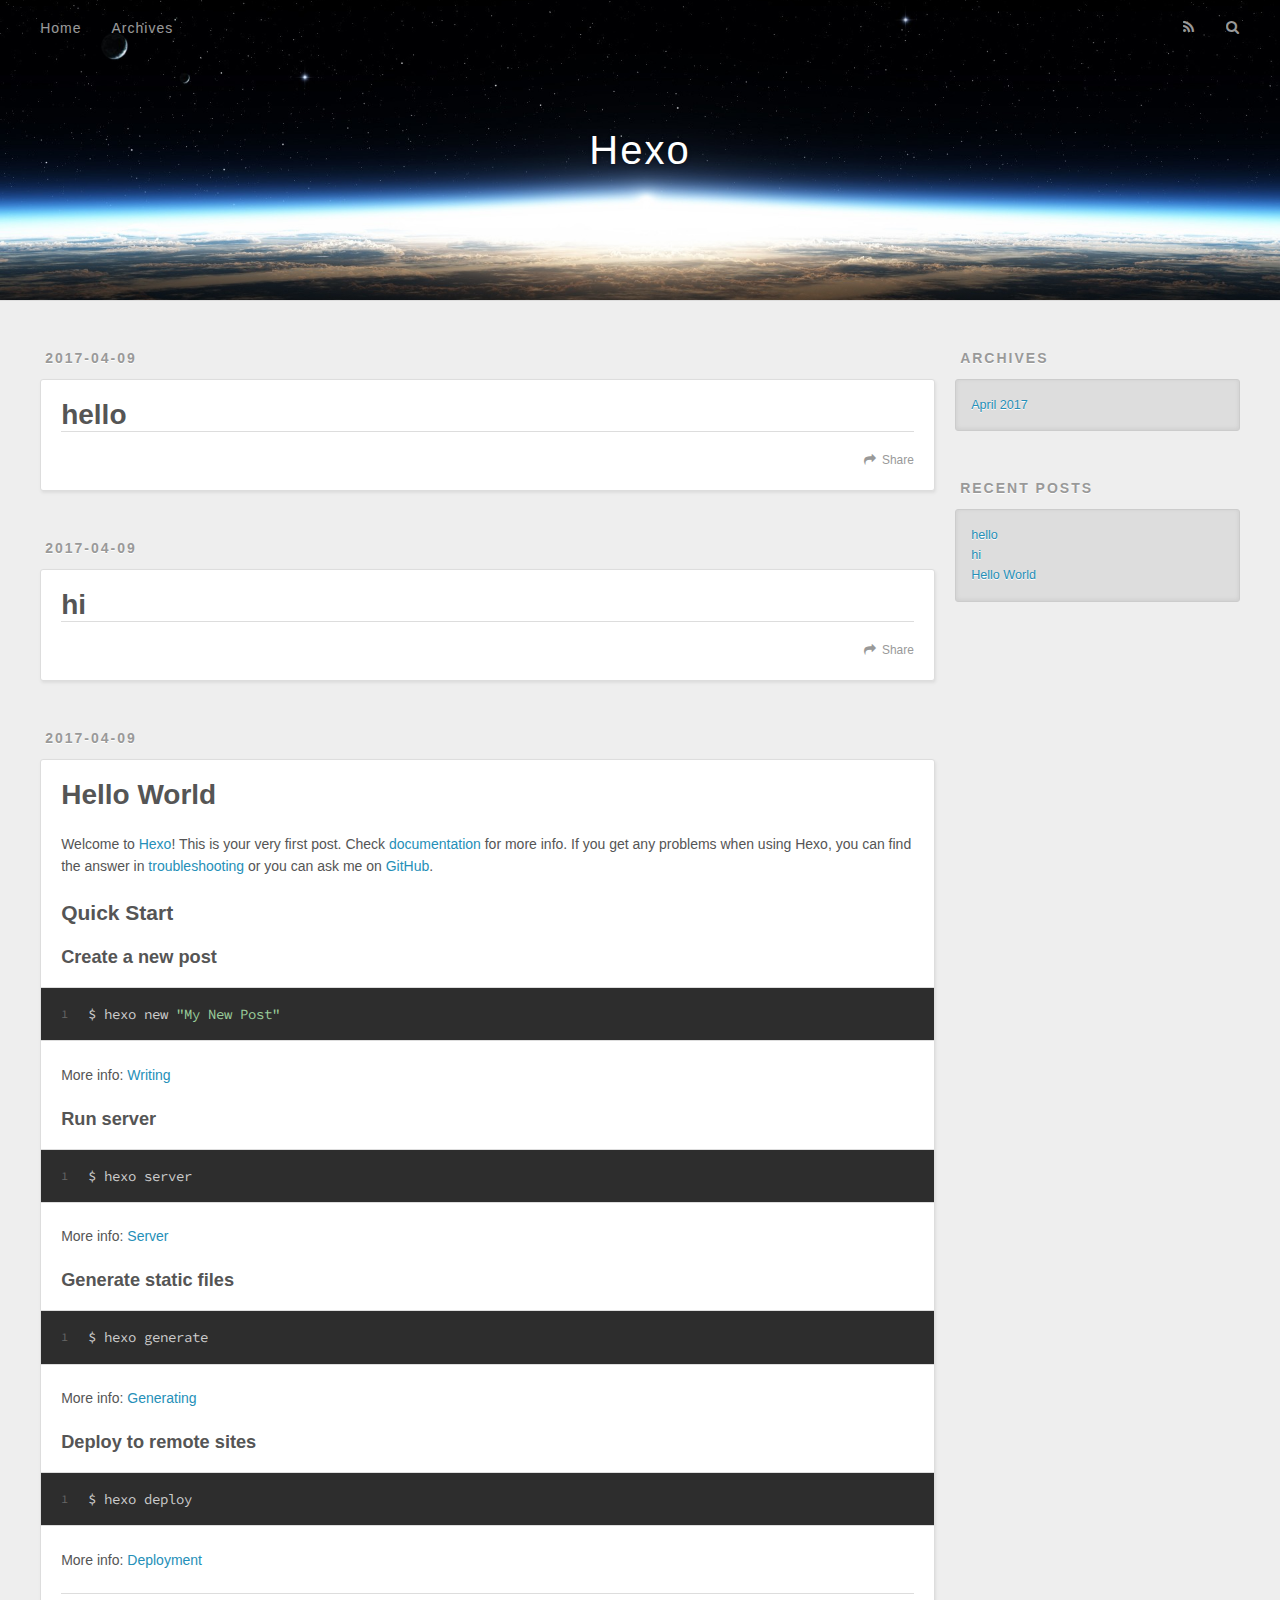
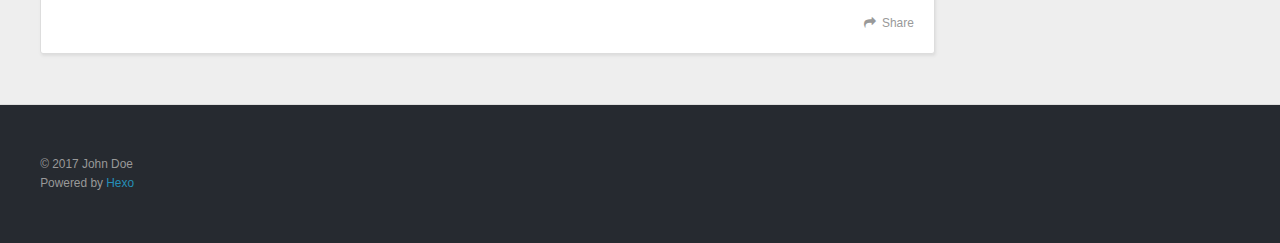
==== index.html @ 4db9035f "Site updated: 2017-04-09 09:28:12" ====
<!DOCTYPE html>
<html>
<head>
  <meta charset="utf-8">
  
  <title>Hexo</title>
  <meta name="viewport" content="width=device-width, initial-scale=1, maximum-scale=1">
  <meta property="og:type" content="website">
<meta property="og:title" content="Hexo">
<meta property="og:url" content="http://yoursite.com/index.html">
<meta property="og:site_name" content="Hexo">
<meta name="twitter:card" content="summary">
<meta name="twitter:title" content="Hexo">
  
    <link rel="alternate" href="/atom.xml" title="Hexo" type="application/atom+xml">
  
  
    <link rel="icon" href="/favicon.png">
  
  
    <link href="//fonts.googleapis.com/css?family=Source+Code+Pro" rel="stylesheet" type="text/css">
  
  <link rel="stylesheet" href="/css/style.css">
  

</head>

<body>
  <div id="container">
    <div id="wrap">
      <header id="header">
  <div id="banner"></div>
  <div id="header-outer" class="outer">
    <div id="header-title" class="inner">
      <h1 id="logo-wrap">
        <a href="/" id="logo">Hexo</a>
      </h1>
      
    </div>
    <div id="header-inner" class="inner">
      <nav id="main-nav">
        <a id="main-nav-toggle" class="nav-icon"></a>
        
          <a class="main-nav-link" href="/">Home</a>
        
          <a class="main-nav-link" href="/archives">Archives</a>
        
      </nav>
      <nav id="sub-nav">
        
          <a id="nav-rss-link" class="nav-icon" href="/atom.xml" title="RSS Feed"></a>
        
        <a id="nav-search-btn" class="nav-icon" title="Search"></a>
      </nav>
      <div id="search-form-wrap">
        <form action="//google.com/search" method="get" accept-charset="UTF-8" class="search-form"><input type="search" name="q" class="search-form-input" placeholder="Search"><button type="submit" class="search-form-submit">&#xF002;</button><input type="hidden" name="sitesearch" value="http://yoursite.com"></form>
      </div>
    </div>
  </div>
</header>
      <div class="outer">
        <section id="main">
  
    <article id="post-hello" class="article article-type-post" itemscope itemprop="blogPost">
  <div class="article-meta">
    <a href="/2017/04/09/hello/" class="article-date">
  <time datetime="2017-04-09T01:28:00.000Z" itemprop="datePublished">2017-04-09</time>
</a>
    
  </div>
  <div class="article-inner">
    
    
      <header class="article-header">
        
  
    <h1 itemprop="name">
      <a class="article-title" href="/2017/04/09/hello/">hello</a>
    </h1>
  

      </header>
    
    <div class="article-entry" itemprop="articleBody">
      
        
      
    </div>
    <footer class="article-footer">
      <a data-url="http://yoursite.com/2017/04/09/hello/" data-id="cj1a0fiqo0002jctppds9o0j9" class="article-share-link">Share</a>
      
      
    </footer>
  </div>
  
</article>


  
    <article id="post-hi" class="article article-type-post" itemscope itemprop="blogPost">
  <div class="article-meta">
    <a href="/2017/04/09/hi/" class="article-date">
  <time datetime="2017-04-09T01:26:21.000Z" itemprop="datePublished">2017-04-09</time>
</a>
    
  </div>
  <div class="article-inner">
    
    
      <header class="article-header">
        
  
    <h1 itemprop="name">
      <a class="article-title" href="/2017/04/09/hi/">hi</a>
    </h1>
  

      </header>
    
    <div class="article-entry" itemprop="articleBody">
      
        
      
    </div>
    <footer class="article-footer">
      <a data-url="http://yoursite.com/2017/04/09/hi/" data-id="cj1a0fiqd0000jctp7y55cq86" class="article-share-link">Share</a>
      
      
    </footer>
  </div>
  
</article>


  
    <article id="post-hello-world" class="article article-type-post" itemscope itemprop="blogPost">
  <div class="article-meta">
    <a href="/2017/04/09/hello-world/" class="article-date">
  <time datetime="2017-04-09T01:11:41.348Z" itemprop="datePublished">2017-04-09</time>
</a>
    
  </div>
  <div class="article-inner">
    
    
      <header class="article-header">
        
  
    <h1 itemprop="name">
      <a class="article-title" href="/2017/04/09/hello-world/">Hello World</a>
    </h1>
  

      </header>
    
    <div class="article-entry" itemprop="articleBody">
      
        <p>Welcome to <a href="https://hexo.io/" target="_blank" rel="external">Hexo</a>! This is your very first post. Check <a href="https://hexo.io/docs/" target="_blank" rel="external">documentation</a> for more info. If you get any problems when using Hexo, you can find the answer in <a href="https://hexo.io/docs/troubleshooting.html" target="_blank" rel="external">troubleshooting</a> or you can ask me on <a href="https://github.com/hexojs/hexo/issues" target="_blank" rel="external">GitHub</a>.</p>
<h2 id="Quick-Start"><a href="#Quick-Start" class="headerlink" title="Quick Start"></a>Quick Start</h2><h3 id="Create-a-new-post"><a href="#Create-a-new-post" class="headerlink" title="Create a new post"></a>Create a new post</h3><figure class="highlight bash"><table><tr><td class="gutter"><pre><div class="line">1</div></pre></td><td class="code"><pre><div class="line">$ hexo new <span class="string">"My New Post"</span></div></pre></td></tr></table></figure>
<p>More info: <a href="https://hexo.io/docs/writing.html" target="_blank" rel="external">Writing</a></p>
<h3 id="Run-server"><a href="#Run-server" class="headerlink" title="Run server"></a>Run server</h3><figure class="highlight bash"><table><tr><td class="gutter"><pre><div class="line">1</div></pre></td><td class="code"><pre><div class="line">$ hexo server</div></pre></td></tr></table></figure>
<p>More info: <a href="https://hexo.io/docs/server.html" target="_blank" rel="external">Server</a></p>
<h3 id="Generate-static-files"><a href="#Generate-static-files" class="headerlink" title="Generate static files"></a>Generate static files</h3><figure class="highlight bash"><table><tr><td class="gutter"><pre><div class="line">1</div></pre></td><td class="code"><pre><div class="line">$ hexo generate</div></pre></td></tr></table></figure>
<p>More info: <a href="https://hexo.io/docs/generating.html" target="_blank" rel="external">Generating</a></p>
<h3 id="Deploy-to-remote-sites"><a href="#Deploy-to-remote-sites" class="headerlink" title="Deploy to remote sites"></a>Deploy to remote sites</h3><figure class="highlight bash"><table><tr><td class="gutter"><pre><div class="line">1</div></pre></td><td class="code"><pre><div class="line">$ hexo deploy</div></pre></td></tr></table></figure>
<p>More info: <a href="https://hexo.io/docs/deployment.html" target="_blank" rel="external">Deployment</a></p>

      
    </div>
    <footer class="article-footer">
      <a data-url="http://yoursite.com/2017/04/09/hello-world/" data-id="cj1a0fiql0001jctp39638riw" class="article-share-link">Share</a>
      
      
    </footer>
  </div>
  
</article>


  

</section>
        
          <aside id="sidebar">
  
    

  
    

  
    
  
    
  <div class="widget-wrap">
    <h3 class="widget-title">Archives</h3>
    <div class="widget">
      <ul class="archive-list"><li class="archive-list-item"><a class="archive-list-link" href="/archives/2017/04/">April 2017</a></li></ul>
    </div>
  </div>


  
    
  <div class="widget-wrap">
    <h3 class="widget-title">Recent Posts</h3>
    <div class="widget">
      <ul>
        
          <li>
            <a href="/2017/04/09/hello/">hello</a>
          </li>
        
          <li>
            <a href="/2017/04/09/hi/">hi</a>
          </li>
        
          <li>
            <a href="/2017/04/09/hello-world/">Hello World</a>
          </li>
        
      </ul>
    </div>
  </div>

  
</aside>
        
      </div>
      <footer id="footer">
  
  <div class="outer">
    <div id="footer-info" class="inner">
      &copy; 2017 John Doe<br>
      Powered by <a href="http://hexo.io/" target="_blank">Hexo</a>
    </div>
  </div>
</footer>
    </div>
    <nav id="mobile-nav">
  
    <a href="/" class="mobile-nav-link">Home</a>
  
    <a href="/archives" class="mobile-nav-link">Archives</a>
  
</nav>
    

<script src="//ajax.googleapis.com/ajax/libs/jquery/2.0.3/jquery.min.js"></script>


  <link rel="stylesheet" href="/fancybox/jquery.fancybox.css">
  <script src="/fancybox/jquery.fancybox.pack.js"></script>


<script src="/js/script.js"></script>

  </div>
</body>
</html>
---- css/style.css ----
body {
  width: 100%;
}
body:before,
body:after {
  content: "";
  display: table;
}
body:after {
  clear: both;
}
html,
body,
div,
span,
applet,
object,
iframe,
h1,
h2,
h3,
h4,
h5,
h6,
p,
blockquote,
pre,
a,
abbr,
acronym,
address,
big,
cite,
code,
del,
dfn,
em,
img,
ins,
kbd,
q,
s,
samp,
small,
strike,
strong,
sub,
sup,
tt,
var,
dl,
dt,
dd,
ol,
ul,
li,
fieldset,
form,
label,
legend,
table,
caption,
tbody,
tfoot,
thead,
tr,
th,
td {
  margin: 0;
  padding: 0;
  border: 0;
  outline: 0;
  font-weight: inherit;
  font-style: inherit;
  font-family: inherit;
  font-size: 100%;
  vertical-align: baseline;
}
body {
  line-height: 1;
  color: #000;
  background: #fff;
}
ol,
ul {
  list-style: none;
}
table {
  border-collapse: separate;
  border-spacing: 0;
  vertical-align: middle;
}
caption,
th,
td {
  text-align: left;
  font-weight: normal;
  vertical-align: middle;
}
a img {
  border: none;
}
input,
button {
  margin: 0;
  padding: 0;
}
input::-moz-focus-inner,
button::-moz-focus-inner {
  border: 0;
  padding: 0;
}
@font-face {
  font-family: FontAwesome;
  font-style: normal;
  font-weight: normal;
  src: url("fonts/fontawesome-webfont.eot?v=#4.0.3");
  src: url("fonts/fontawesome-webfont.eot?#iefix&v=#4.0.3") format("embedded-opentype"), url("fonts/fontawesome-webfont.woff?v=#4.0.3") format("woff"), url("fonts/fontawesome-webfont.ttf?v=#4.0.3") format("truetype"), url("fonts/fontawesome-webfont.svg#fontawesomeregular?v=#4.0.3") format("svg");
}
html,
body,
#container {
  height: 100%;
}
body {
  background: #eee;
  font: 14px "Helvetica Neue", Helvetica, Arial, sans-serif;
  -webkit-text-size-adjust: 100%;
}
.outer {
  max-width: 1220px;
  margin: 0 auto;
  padding: 0 20px;
}
.outer:before,
.outer:after {
  content: "";
  display: table;
}
.outer:after {
  clear: both;
}
.inner {
  display: inline;
  float: left;
  width: 98.33333333333333%;
  margin: 0 0.833333333333333%;
}
.left,
.alignleft {
  float: left;
}
.right,
.alignright {
  float: right;
}
.clear {
  clear: both;
}
#container {
  position: relative;
}
.mobile-nav-on {
  overflow: hidden;
}
#wrap {
  height: 100%;
  width: 100%;
  position: absolute;
  top: 0;
  left: 0;
  -webkit-transition: 0.2s ease-out;
  -moz-transition: 0.2s ease-out;
  -ms-transition: 0.2s ease-out;
  transition: 0.2s ease-out;
  z-index: 1;
  background: #eee;
}
.mobile-nav-on #wrap {
  left: 280px;
}
@media screen and (min-width: 768px) {
  #main {
    display: inline;
    float: left;
    width: 73.33333333333333%;
    margin: 0 0.833333333333333%;
  }
}
.article-date,
.article-category-link,
.archive-year,
.widget-title {
  text-decoration: none;
  text-transform: uppercase;
  letter-spacing: 2px;
  color: #999;
  margin-bottom: 1em;
  margin-left: 5px;
  line-height: 1em;
  text-shadow: 0 1px #fff;
  font-weight: bold;
}
.article-inner,
.archive-article-inner {
  background: #fff;
  -webkit-box-shadow: 1px 2px 3px #ddd;
  box-shadow: 1px 2px 3px #ddd;
  border: 1px solid #ddd;
  border-radius: 3px;
}
.article-entry h1,
.widget h1 {
  font-size: 2em;
}
.article-entry h2,
.widget h2 {
  font-size: 1.5em;
}
.article-entry h3,
.widget h3 {
  font-size: 1.3em;
}
.article-entry h4,
.widget h4 {
  font-size: 1.2em;
}
.article-entry h5,
.widget h5 {
  font-size: 1em;
}
.article-entry h6,
.widget h6 {
  font-size: 1em;
  color: #999;
}
.article-entry hr,
.widget hr {
  border: 1px dashed #ddd;
}
.article-entry strong,
.widget strong {
  font-weight: bold;
}
.article-entry em,
.widget em,
.article-entry cite,
.widget cite {
  font-style: italic;
}
.article-entry sup,
.widget sup,
.article-entry sub,
.widget sub {
  font-size: 0.75em;
  line-height: 0;
  position: relative;
  vertical-align: baseline;
}
.article-entry sup,
.widget sup {
  top: -0.5em;
}
.article-entry sub,
.widget sub {
  bottom: -0.2em;
}
.article-entry small,
.widget small {
  font-size: 0.85em;
}
.article-entry acronym,
.widget acronym,
.article-entry abbr,
.widget abbr {
  border-bottom: 1px dotted;
}
.article-entry ul,
.widget ul,
.article-entry ol,
.widget ol,
.article-entry dl,
.widget dl {
  margin: 0 20px;
  line-height: 1.6em;
}
.article-entry ul ul,
.widget ul ul,
.article-entry ol ul,
.widget ol ul,
.article-entry ul ol,
.widget ul ol,
.article-entry ol ol,
.widget ol ol {
  margin-top: 0;
  margin-bottom: 0;
}
.article-entry ul,
.widget ul {
  list-style: disc;
}
.article-entry ol,
.widget ol {
  list-style: decimal;
}
.article-entry dt,
.widget dt {
  font-weight: bold;
}
#header {
  height: 300px;
  position: relative;
  border-bottom: 1px solid #ddd;
}
#header:before,
#header:after {
  content: "";
  position: absolute;
  left: 0;
  right: 0;
  height: 40px;
}
#header:before {
  top: 0;
  background: -webkit-linear-gradient(rgba(0,0,0,0.2), transparent);
  background: -moz-linear-gradient(rgba(0,0,0,0.2), transparent);
  background: -ms-linear-gradient(rgba(0,0,0,0.2), transparent);
  background: linear-gradient(rgba(0,0,0,0.2), transparent);
}
#header:after {
  bottom: 0;
  background: -webkit-linear-gradient(transparent, rgba(0,0,0,0.2));
  background: -moz-linear-gradient(transparent, rgba(0,0,0,0.2));
  background: -ms-linear-gradient(transparent, rgba(0,0,0,0.2));
  background: linear-gradient(transparent, rgba(0,0,0,0.2));
}
#header-outer {
  height: 100%;
  position: relative;
}
#header-inner {
  position: relative;
  overflow: hidden;
}
#banner {
  position: absolute;
  top: 0;
  left: 0;
  width: 100%;
  height: 100%;
  background: url("images/banner.jpg") center #000;
  -webkit-background-size: cover;
  -moz-background-size: cover;
  background-size: cover;
  z-index: -1;
}
#header-title {
  text-align: center;
  height: 40px;
  position: absolute;
  top: 50%;
  left: 0;
  margin-top: -20px;
}
#logo,
#subtitle {
  text-decoration: none;
  color: #fff;
  font-weight: 300;
  text-shadow: 0 1px 4px rgba(0,0,0,0.3);
}
#logo {
  font-size: 40px;
  line-height: 40px;
  letter-spacing: 2px;
}
#subtitle {
  font-size: 16px;
  line-height: 16px;
  letter-spacing: 1px;
}
#subtitle-wrap {
  margin-top: 16px;
}
#main-nav {
  float: left;
  margin-left: -15px;
}
.nav-icon,
.main-nav-link {
  float: left;
  color: #fff;
  opacity: 0.6;
  text-decoration: none;
  text-shadow: 0 1px rgba(0,0,0,0.2);
  -webkit-transition: opacity 0.2s;
  -moz-transition: opacity 0.2s;
  -ms-transition: opacity 0.2s;
  transition: opacity 0.2s;
  display: block;
  padding: 20px 15px;
}
.nav-icon:hover,
.main-nav-link:hover {
  opacity: 1;
}
.nav-icon {
  font-family: FontAwesome;
  text-align: center;
  font-size: 14px;
  width: 14px;
  height: 14px;
  padding: 20px 15px;
  position: relative;
  cursor: pointer;
}
.main-nav-link {
  font-weight: 300;
  letter-spacing: 1px;
}
@media screen and (max-width: 479px) {
  .main-nav-link {
    display: none;
  }
}
#main-nav-toggle {
  display: none;
}
#main-nav-toggle:before {
  content: "\f0c9";
}
@media screen and (max-width: 479px) {
  #main-nav-toggle {
    display: block;
  }
}
#sub-nav {
  float: right;
  margin-right: -15px;
}
#nav-rss-link:before {
  content: "\f09e";
}
#nav-search-btn:before {
  content: "\f002";
}
#search-form-wrap {
  position: absolute;
  top: 15px;
  width: 150px;
  height: 30px;
  right: -150px;
  opacity: 0;
  -webkit-transition: 0.2s ease-out;
  -moz-transition: 0.2s ease-out;
  -ms-transition: 0.2s ease-out;
  transition: 0.2s ease-out;
}
#search-form-wrap.on {
  opacity: 1;
  right: 0;
}
@media screen and (max-width: 479px) {
  #search-form-wrap {
    width: 100%;
    right: -100%;
  }
}
.search-form {
  position: absolute;
  top: 0;
  left: 0;
  right: 0;
  background: #fff;
  padding: 5px 15px;
  border-radius: 15px;
  -webkit-box-shadow: 0 0 10px rgba(0,0,0,0.3);
  box-shadow: 0 0 10px rgba(0,0,0,0.3);
}
.search-form-input {
  border: none;
  background: none;
  color: #555;
  width: 100%;
  font: 13px "Helvetica Neue", Helvetica, Arial, sans-serif;
  outline: none;
}
.search-form-input::-webkit-search-results-decoration,
.search-form-input::-webkit-search-cancel-button {
  -webkit-appearance: none;
}
.search-form-submit {
  position: absolute;
  top: 50%;
  right: 10px;
  margin-top: -7px;
  font: 13px FontAwesome;
  border: none;
  background: none;
  color: #bbb;
  cursor: pointer;
}
.search-form-submit:hover,
.search-form-submit:focus {
  color: #777;
}
.article {
  margin: 50px 0;
}
.article-inner {
  overflow: hidden;
}
.article-meta:before,
.article-meta:after {
  content: "";
  display: table;
}
.article-meta:after {
  clear: both;
}
.article-date {
  float: left;
}
.article-category {
  float: left;
  line-height: 1em;
  color: #ccc;
  text-shadow: 0 1px #fff;
  margin-left: 8px;
}
.article-category:before {
  content: "\2022";
}
.article-category-link {
  margin: 0 12px 1em;
}
.article-header {
  padding: 20px 20px 0;
}
.article-title {
  text-decoration: none;
  font-size: 2em;
  font-weight: bold;
  color: #555;
  line-height: 1.1em;
  -webkit-transition: color 0.2s;
  -moz-transition: color 0.2s;
  -ms-transition: color 0.2s;
  transition: color 0.2s;
}
a.article-title:hover {
  color: #258fb8;
}
.article-entry {
  color: #555;
  padding: 0 20px;
}
.article-entry:before,
.article-entry:after {
  content: "";
  display: table;
}
.article-entry:after {
  clear: both;
}
.article-entry p,
.article-entry table {
  line-height: 1.6em;
  margin: 1.6em 0;
}
.article-entry h1,
.article-entry h2,
.article-entry h3,
.article-entry h4,
.article-entry h5,
.article-entry h6 {
  font-weight: bold;
}
.article-entry h1,
.article-entry h2,
.article-entry h3,
.article-entry h4,
.article-entry h5,
.article-entry h6 {
  line-height: 1.1em;
  margin: 1.1em 0;
}
.article-entry a {
  color: #258fb8;
  text-decoration: none;
}
.article-entry a:hover {
  text-decoration: underline;
}
.article-entry ul,
.article-entry ol,
.article-entry dl {
  margin-top: 1.6em;
  margin-bottom: 1.6em;
}
.article-entry img,
.article-entry video {
  max-width: 100%;
  height: auto;
  display: block;
  margin: auto;
}
.article-entry iframe {
  border: none;
}
.article-entry table {
  width: 100%;
  border-collapse: collapse;
  border-spacing: 0;
}
.article-entry th {
  font-weight: bold;
  border-bottom: 3px solid #ddd;
  padding-bottom: 0.5em;
}
.article-entry td {
  border-bottom: 1px solid #ddd;
  padding: 10px 0;
}
.article-entry blockquote {
  font-family: Georgia, "Times New Roman", serif;
  font-size: 1.4em;
  margin: 1.6em 20px;
  text-align: center;
}
.article-entry blockquote footer {
  font-size: 14px;
  margin: 1.6em 0;
  font-family: "Helvetica Neue", Helvetica, Arial, sans-serif;
}
.article-entry blockquote footer cite:before {
  content: "—";
  padding: 0 0.5em;
}
.article-entry .pullquote {
  text-align: left;
  width: 45%;
  margin: 0;
}
.article-entry .pullquote.left {
  margin-left: 0.5em;
  margin-right: 1em;
}
.article-entry .pullquote.right {
  margin-right: 0.5em;
  margin-left: 1em;
}
.article-entry .caption {
  color: #999;
  display: block;
  font-size: 0.9em;
  margin-top: 0.5em;
  position: relative;
  text-align: center;
}
.article-entry .video-container {
  position: relative;
  padding-top: 56.25%;
  height: 0;
  overflow: hidden;
}
.article-entry .video-container iframe,
.article-entry .video-container object,
.article-entry .video-container embed {
  position: absolute;
  top: 0;
  left: 0;
  width: 100%;
  height: 100%;
  margin-top: 0;
}
.article-more-link a {
  display: inline-block;
  line-height: 1em;
  padding: 6px 15px;
  border-radius: 15px;
  background: #eee;
  color: #999;
  text-shadow: 0 1px #fff;
  text-decoration: none;
}
.article-more-link a:hover {
  background: #258fb8;
  color: #fff;
  text-decoration: none;
  text-shadow: 0 1px #1e7293;
}
.article-footer {
  font-size: 0.85em;
  line-height: 1.6em;
  border-top: 1px solid #ddd;
  padding-top: 1.6em;
  margin: 0 20px 20px;
}
.article-footer:before,
.article-footer:after {
  content: "";
  display: table;
}
.article-footer:after {
  clear: both;
}
.article-footer a {
  color: #999;
  text-decoration: none;
}
.article-footer a:hover {
  color: #555;
}
.article-tag-list-item {
  float: left;
  margin-right: 10px;
}
.article-tag-list-link:before {
  content: "#";
}
.article-comment-link {
  float: right;
}
.article-comment-link:before {
  content: "\f075";
  font-family: FontAwesome;
  padding-right: 8px;
}
.article-share-link {
  cursor: pointer;
  float: right;
  margin-left: 20px;
}
.article-share-link:before {
  content: "\f064";
  font-family: FontAwesome;
  padding-right: 6px;
}
#article-nav {
  position: relative;
}
#article-nav:before,
#article-nav:after {
  content: "";
  display: table;
}
#article-nav:after {
  clear: both;
}
@media screen and (min-width: 768px) {
  #article-nav {
    margin: 50px 0;
  }
  #article-nav:before {
    width: 8px;
    height: 8px;
    position: absolute;
    top: 50%;
    left: 50%;
    margin-top: -4px;
    margin-left: -4px;
    content: "";
    border-radius: 50%;
    background: #ddd;
    -webkit-box-shadow: 0 1px 2px #fff;
    box-shadow: 0 1px 2px #fff;
  }
}
.article-nav-link-wrap {
  text-decoration: none;
  text-shadow: 0 1px #fff;
  color: #999;
  -webkit-box-sizing: border-box;
  -moz-box-sizing: border-box;
  box-sizing: border-box;
  margin-top: 50px;
  text-align: center;
  display: block;
}
.article-nav-link-wrap:hover {
  color: #555;
}
@media screen and (min-width: 768px) {
  .article-nav-link-wrap {
    width: 50%;
    margin-top: 0;
  }
}
@media screen and (min-width: 768px) {
  #article-nav-newer {
    float: left;
    text-align: right;
    padding-right: 20px;
  }
}
@media screen and (min-width: 768px) {
  #article-nav-older {
    float: right;
    text-align: left;
    padding-left: 20px;
  }
}
.article-nav-caption {
  text-transform: uppercase;
  letter-spacing: 2px;
  color: #ddd;
  line-height: 1em;
  font-weight: bold;
}
#article-nav-newer .article-nav-caption {
  margin-right: -2px;
}
.article-nav-title {
  font-size: 0.85em;
  line-height: 1.6em;
  margin-top: 0.5em;
}
.article-share-box {
  position: absolute;
  display: none;
  background: #fff;
  -webkit-box-shadow: 1px 2px 10px rgba(0,0,0,0.2);
  box-shadow: 1px 2px 10px rgba(0,0,0,0.2);
  border-radius: 3px;
  margin-left: -145px;
  overflow: hidden;
  z-index: 1;
}
.article-share-box.on {
  display: block;
}
.article-share-input {
  width: 100%;
  background: none;
  -webkit-box-sizing: border-box;
  -moz-box-sizing: border-box;
  box-sizing: border-box;
  font: 14px "Helvetica Neue", Helvetica, Arial, sans-serif;
  padding: 0 15px;
  color: #555;
  outline: none;
  border: 1px solid #ddd;
  border-radius: 3px 3px 0 0;
  height: 36px;
  line-height: 36px;
}
.article-share-links {
  background: #eee;
}
.article-share-links:before,
.article-share-links:after {
  content: "";
  display: table;
}
.article-share-links:after {
  clear: both;
}
.article-share-twitter,
.article-share-facebook,
.article-share-pinterest,
.article-share-google {
  width: 50px;
  height: 36px;
  display: block;
  float: left;
  position: relative;
  color: #999;
  text-shadow: 0 1px #fff;
}
.article-share-twitter:before,
.article-share-facebook:before,
.article-share-pinterest:before,
.article-share-google:before {
  font-size: 20px;
  font-family: FontAwesome;
  width: 20px;
  height: 20px;
  position: absolute;
  top: 50%;
  left: 50%;
  margin-top: -10px;
  margin-left: -10px;
  text-align: center;
}
.article-share-twitter:hover,
.article-share-facebook:hover,
.article-share-pinterest:hover,
.article-share-google:hover {
  color: #fff;
}
.article-share-twitter:before {
  content: "\f099";
}
.article-share-twitter:hover {
  background: #00aced;
  text-shadow: 0 1px #008abe;
}
.article-share-facebook:before {
  content: "\f09a";
}
.article-share-facebook:hover {
  background: #3b5998;
  text-shadow: 0 1px #2f477a;
}
.article-share-pinterest:before {
  content: "\f0d2";
}
.article-share-pinterest:hover {
  background: #cb2027;
  text-shadow: 0 1px #a21a1f;
}
.article-share-google:before {
  content: "\f0d5";
}
.article-share-google:hover {
  background: #dd4b39;
  text-shadow: 0 1px #be3221;
}
.article-gallery {
  background: #000;
  position: relative;
}
.article-gallery-photos {
  position: relative;
  overflow: hidden;
}
.article-gallery-img {
  display: none;
  max-width: 100%;
}
.article-gallery-img:first-child {
  display: block;
}
.article-gallery-img.loaded {
  position: absolute;
  display: block;
}
.article-gallery-img img {
  display: block;
  max-width: 100%;
  margin: 0 auto;
}
#comments {
  background: #fff;
  -webkit-box-shadow: 1px 2px 3px #ddd;
  box-shadow: 1px 2px 3px #ddd;
  padding: 20px;
  border: 1px solid #ddd;
  border-radius: 3px;
  margin: 50px 0;
}
#comments a {
  color: #258fb8;
}
.archives-wrap {
  margin: 50px 0;
}
.archives:before,
.archives:after {
  content: "";
  display: table;
}
.archives:after {
  clear: both;
}
.archive-year-wrap {
  margin-bottom: 1em;
}
.archives {
  -webkit-column-gap: 10px;
  -moz-column-gap: 10px;
  column-gap: 10px;
}
@media screen and (min-width: 480px) and (max-width: 767px) {
  .archives {
    -webkit-column-count: 2;
    -moz-column-count: 2;
    column-count: 2;
  }
}
@media screen and (min-width: 768px) {
  .archives {
    -webkit-column-count: 3;
    -moz-column-count: 3;
    column-count: 3;
  }
}
.archive-article {
  -webkit-column-break-inside: avoid;
  page-break-inside: avoid;
  overflow: hidden;
  break-inside: avoid-column;
}
.archive-article-inner {
  padding: 10px;
  margin-bottom: 15px;
}
.archive-article-title {
  text-decoration: none;
  font-weight: bold;
  color: #555;
  -webkit-transition: color 0.2s;
  -moz-transition: color 0.2s;
  -ms-transition: color 0.2s;
  transition: color 0.2s;
  line-height: 1.6em;
}
.archive-article-title:hover {
  color: #258fb8;
}
.archive-article-footer {
  margin-top: 1em;
}
.archive-article-date {
  color: #999;
  text-decoration: none;
  font-size: 0.85em;
  line-height: 1em;
  margin-bottom: 0.5em;
  display: block;
}
#page-nav {
  margin: 50px auto;
  background: #fff;
  -webkit-box-shadow: 1px 2px 3px #ddd;
  box-shadow: 1px 2px 3px #ddd;
  border: 1px solid #ddd;
  border-radius: 3px;
  text-align: center;
  color: #999;
  overflow: hidden;
}
#page-nav:before,
#page-nav:after {
  content: "";
  display: table;
}
#page-nav:after {
  clear: both;
}
#page-nav a,
#page-nav span {
  padding: 10px 20px;
  line-height: 1;
  height: 2ex;
}
#page-nav a {
  color: #999;
  text-decoration: none;
}
#page-nav a:hover {
  background: #999;
  color: #fff;
}
#page-nav .prev {
  float: left;
}
#page-nav .next {
  float: right;
}
#page-nav .page-number {
  display: inline-block;
}
@media screen and (max-width: 479px) {
  #page-nav .page-number {
    display: none;
  }
}
#page-nav .current {
  color: #555;
  font-weight: bold;
}
#page-nav .space {
  color: #ddd;
}
#footer {
  background: #262a30;
  padding: 50px 0;
  border-top: 1px solid #ddd;
  color: #999;
}
#footer a {
  color: #258fb8;
  text-decoration: none;
}
#footer a:hover {
  text-decoration: underline;
}
#footer-info {
  line-height: 1.6em;
  font-size: 0.85em;
}
.article-entry pre,
.article-entry .highlight {
  background: #2d2d2d;
  margin: 0 -20px;
  padding: 15px 20px;
  border-style: solid;
  border-color: #ddd;
  border-width: 1px 0;
  overflow: auto;
  color: #ccc;
  line-height: 22.400000000000002px;
}
.article-entry .highlight .gutter pre,
.article-entry .gist .gist-file .gist-data .line-numbers {
  color: #666;
  font-size: 0.85em;
}
.article-entry pre,
.article-entry code {
  font-family: "Source Code Pro", Consolas, Monaco, Menlo, Consolas, monospace;
}
.article-entry code {
  background: #eee;
  text-shadow: 0 1px #fff;
  padding: 0 0.3em;
}
.article-entry pre code {
  background: none;
  text-shadow: none;
  padding: 0;
}
.article-entry .highlight pre {
  border: none;
  margin: 0;
  padding: 0;
}
.article-entry .highlight table {
  margin: 0;
  width: auto;
}
.article-entry .highlight td {
  border: none;
  padding: 0;
}
.article-entry .highlight figcaption {
  font-size: 0.85em;
  color: #999;
  line-height: 1em;
  margin-bottom: 1em;
}
.article-entry .highlight figcaption:before,
.article-entry .highlight figcaption:after {
  content: "";
  display: table;
}
.article-entry .highlight figcaption:after {
  clear: both;
}
.article-entry .highlight figcaption a {
  float: right;
}
.article-entry .highlight .gutter pre {
  text-align: right;
  padding-right: 20px;
}
.article-entry .highlight .line {
  height: 22.400000000000002px;
}
.article-entry .highlight .line.marked {
  background: #515151;
}
.article-entry .gist {
  margin: 0 -20px;
  border-style: solid;
  border-color: #ddd;
  border-width: 1px 0;
  background: #2d2d2d;
  padding: 15px 20px 15px 0;
}
.article-entry .gist .gist-file {
  border: none;
  font-family: "Source Code Pro", Consolas, Monaco, Menlo, Consolas, monospace;
  margin: 0;
}
.article-entry .gist .gist-file .gist-data {
  background: none;
  border: none;
}
.article-entry .gist .gist-file .gist-data .line-numbers {
  background: none;
  border: none;
  padding: 0 20px 0 0;
}
.article-entry .gist .gist-file .gist-data .line-data {
  padding: 0 !important;
}
.article-entry .gist .gist-file .highlight {
  margin: 0;
  padding: 0;
  border: none;
}
.article-entry .gist .gist-file .gist-meta {
  background: #2d2d2d;
  color: #999;
  font: 0.85em "Helvetica Neue", Helvetica, Arial, sans-serif;
  text-shadow: 0 0;
  padding: 0;
  margin-top: 1em;
  margin-left: 20px;
}
.article-entry .gist .gist-file .gist-meta a {
  color: #258fb8;
  font-weight: normal;
}
.article-entry .gist .gist-file .gist-meta a:hover {
  text-decoration: underline;
}
pre .comment,
pre .title {
  color: #999;
}
pre .variable,
pre .attribute,
pre .tag,
pre .regexp,
pre .ruby .constant,
pre .xml .tag .title,
pre .xml .pi,
pre .xml .doctype,
pre .html .doctype,
pre .css .id,
pre .css .class,
pre .css .pseudo {
  color: #f2777a;
}
pre .number,
pre .preprocessor,
pre .built_in,
pre .literal,
pre .params,
pre .constant {
  color: #f99157;
}
pre .class,
pre .ruby .class .title,
pre .css .rules .attribute {
  color: #9c9;
}
pre .string,
pre .value,
pre .inheritance,
pre .header,
pre .ruby .symbol,
pre .xml .cdata {
  color: #9c9;
}
pre .css .hexcolor {
  color: #6cc;
}
pre .function,
pre .python .decorator,
pre .python .title,
pre .ruby .function .title,
pre .ruby .title .keyword,
pre .perl .sub,
pre .javascript .title,
pre .coffeescript .title {
  color: #69c;
}
pre .keyword,
pre .javascript .function {
  color: #c9c;
}
@media screen and (max-width: 479px) {
  #mobile-nav {
    position: absolute;
    top: 0;
    left: 0;
    width: 280px;
    height: 100%;
    background: #191919;
    border-right: 1px solid #fff;
  }
}
@media screen and (max-width: 479px) {
  .mobile-nav-link {
    display: block;
    color: #999;
    text-decoration: none;
    padding: 15px 20px;
    font-weight: bold;
  }
  .mobile-nav-link:hover {
    color: #fff;
  }
}
@media screen and (min-width: 768px) {
  #sidebar {
    display: inline;
    float: left;
    width: 23.333333333333332%;
    margin: 0 0.833333333333333%;
  }
}
.widget-wrap {
  margin: 50px 0;
}
.widget {
  color: #777;
  text-shadow: 0 1px #fff;
  background: #ddd;
  -webkit-box-shadow: 0 -1px 4px #ccc inset;
  box-shadow: 0 -1px 4px #ccc inset;
  border: 1px solid #ccc;
  padding: 15px;
  border-radius: 3px;
}
.widget a {
  color: #258fb8;
  text-decoration: none;
}
.widget a:hover {
  text-decoration: underline;
}
.widget ul ul,
.widget ol ul,
.widget dl ul,
.widget ul ol,
.widget ol ol,
.widget dl ol,
.widget ul dl,
.widget ol dl,
.widget dl dl {
  margin-left: 15px;
  list-style: disc;
}
.widget {
  line-height: 1.6em;
  word-wrap: break-word;
  font-size: 0.9em;
}
.widget ul,
.widget ol {
  list-style: none;
  margin: 0;
}
.widget ul ul,
.widget ol ul,
.widget ul ol,
.widget ol ol {
  margin: 0 20px;
}
.widget ul ul,
.widget ol ul {
  list-style: disc;
}
.widget ul ol,
.widget ol ol {
  list-style: decimal;
}
.category-list-count,
.tag-list-count,
.archive-list-count {
  padding-left: 5px;
  color: #999;
  font-size: 0.85em;
}
.category-list-count:before,
.tag-list-count:before,
.archive-list-count:before {
  content: "(";
}
.category-list-count:after,
.tag-list-count:after,
.archive-list-count:after {
  content: ")";
}
.tagcloud a {
  margin-right: 5px;
  display: inline-block;
}
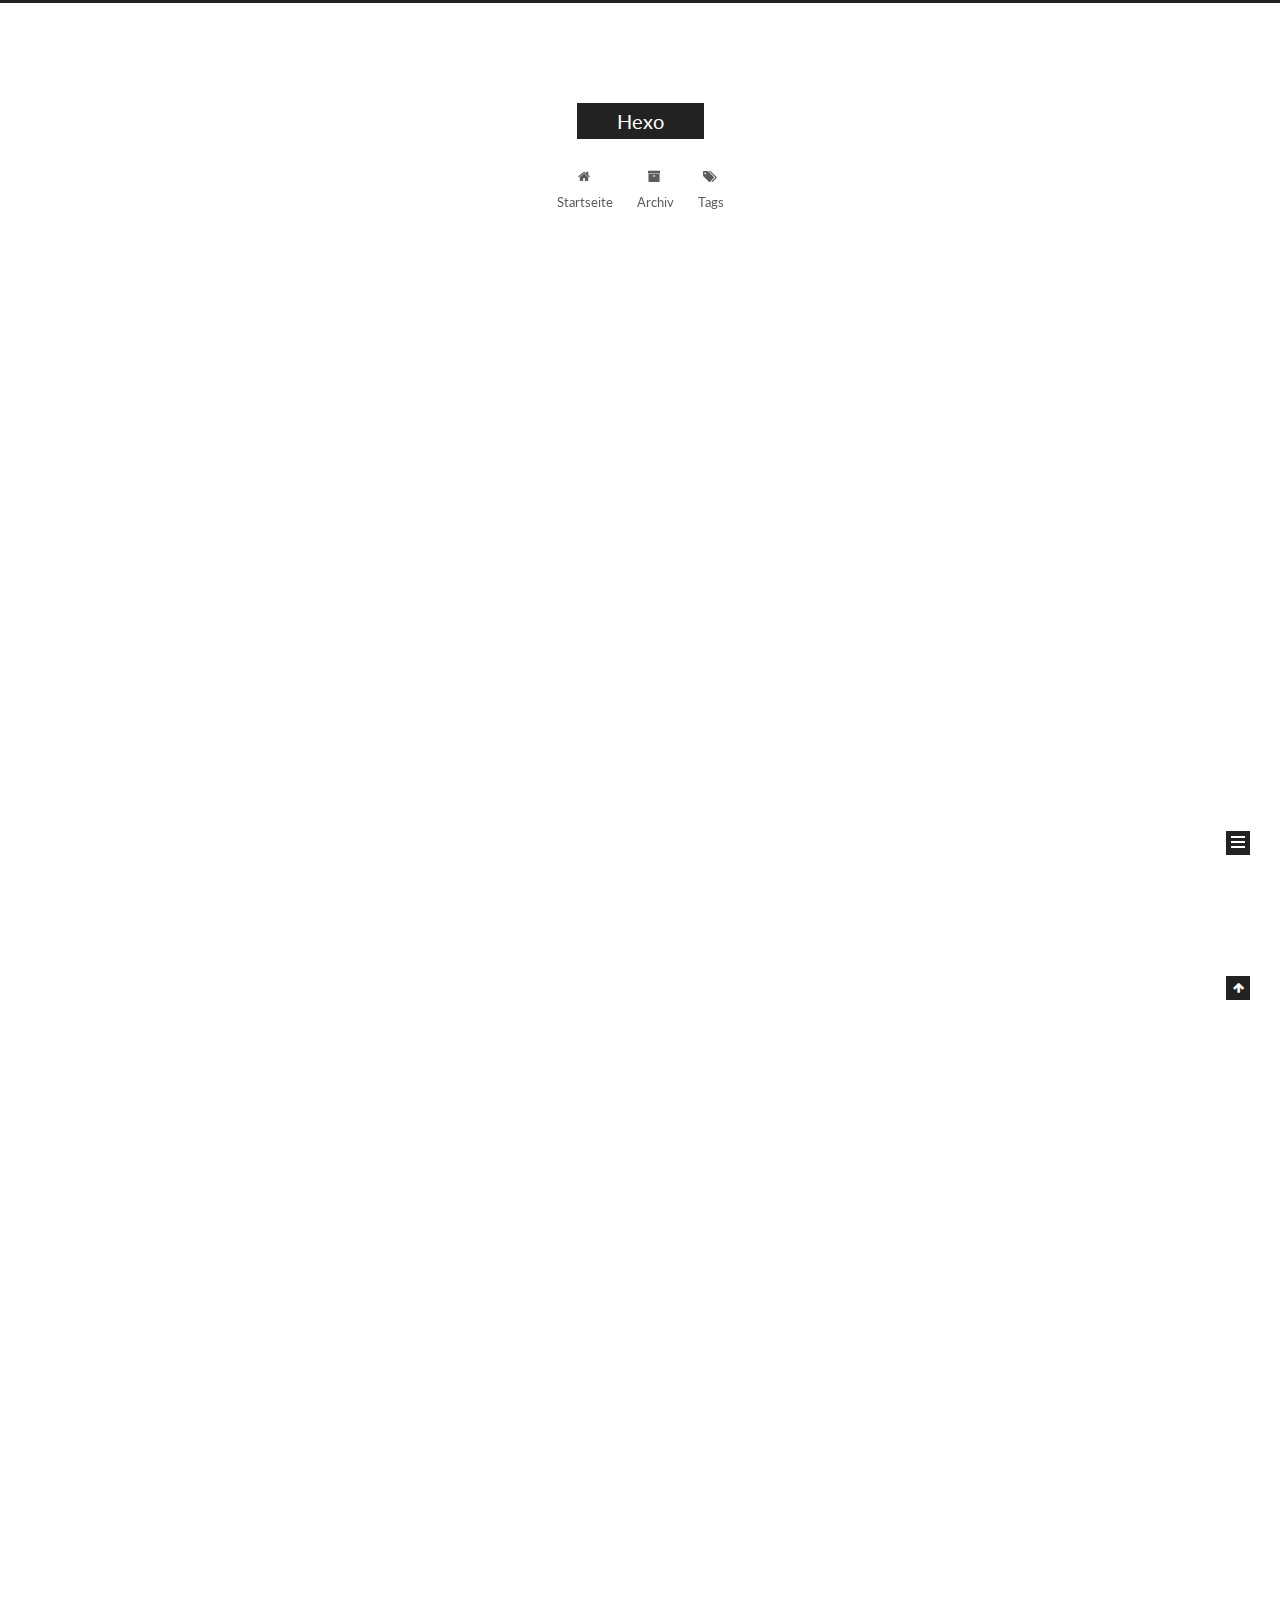
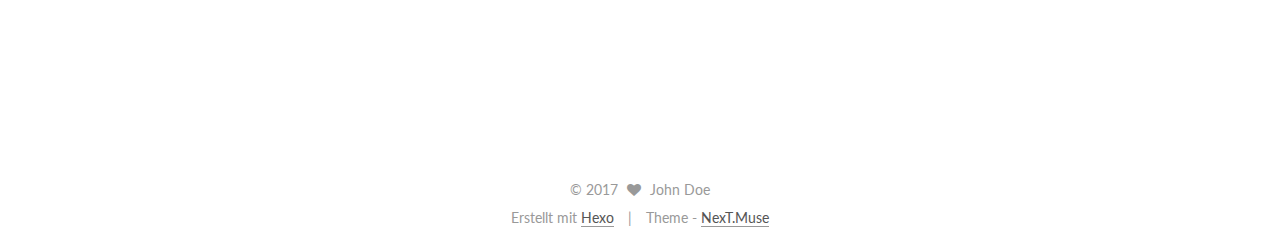
==== commit 3f44e512: "Site updated: 2017-04-09 10:32:21" ====
--- a/index.html
+++ b/index.html
@@ -1,161 +1,570 @@
-<!DOCTYPE html>
-<html>
+<!doctype html>
+
+
+
+  
+
+
+<html class="theme-next muse use-motion" lang="">
 <head>
-  <meta charset="utf-8">
-  
-  <title>Hexo</title>
-  <meta name="viewport" content="width=device-width, initial-scale=1, maximum-scale=1">
-  <meta property="og:type" content="website">
+  <meta charset="UTF-8"/>
+<meta http-equiv="X-UA-Compatible" content="IE=edge" />
+<meta name="viewport" content="width=device-width, initial-scale=1, maximum-scale=1"/>
+
+
+
+<meta http-equiv="Cache-Control" content="no-transform" />
+<meta http-equiv="Cache-Control" content="no-siteapp" />
+
+
+
+
+
+
+
+
+
+
+
+
+
+
+
+  
+  
+  <link href="/lib/fancybox/source/jquery.fancybox.css?v=2.1.5" rel="stylesheet" type="text/css" />
+
+
+
+
+  
+  
+  
+  
+
+  
+    
+    
+  
+
+  
+
+  
+
+  
+
+  
+
+  
+    
+    
+    <link href="//fonts.googleapis.com/css?family=Lato:300,300italic,400,400italic,700,700italic&subset=latin,latin-ext" rel="stylesheet" type="text/css">
+  
+
+
+
+
+
+
+<link href="/lib/font-awesome/css/font-awesome.min.css?v=4.6.2" rel="stylesheet" type="text/css" />
+
+<link href="/css/main.css?v=5.1.0" rel="stylesheet" type="text/css" />
+
+
+  <meta name="keywords" content="Hexo, NexT" />
+
+
+
+
+
+
+
+
+  <link rel="shortcut icon" type="image/x-icon" href="/favicon.ico?v=5.1.0" />
+
+
+
+
+
+
+<meta property="og:type" content="website">
 <meta property="og:title" content="Hexo">
 <meta property="og:url" content="http://yoursite.com/index.html">
 <meta property="og:site_name" content="Hexo">
 <meta name="twitter:card" content="summary">
 <meta name="twitter:title" content="Hexo">
-  
-    <link rel="alternate" href="/atom.xml" title="Hexo" type="application/atom+xml">
-  
-  
-    <link rel="icon" href="/favicon.png">
-  
-  
-    <link href="//fonts.googleapis.com/css?family=Source+Code+Pro" rel="stylesheet" type="text/css">
-  
-  <link rel="stylesheet" href="/css/style.css">
-  
-
+
+
+
+<script type="text/javascript" id="hexo.configurations">
+  var NexT = window.NexT || {};
+  var CONFIG = {
+    root: '/',
+    scheme: 'Muse',
+    sidebar: {"position":"left","display":"post","offset":12,"offset_float":0,"b2t":false,"scrollpercent":false},
+    fancybox: true,
+    motion: true,
+    duoshuo: {
+      userId: '0',
+      author: 'Author'
+    },
+    algolia: {
+      applicationID: '',
+      apiKey: '',
+      indexName: '',
+      hits: {"per_page":10},
+      labels: {"input_placeholder":"Search for Posts","hits_empty":"We didn't find any results for the search: ${query}","hits_stats":"${hits} results found in ${time} ms"}
+    }
+  };
+</script>
+
+
+
+  <link rel="canonical" href="http://yoursite.com/"/>
+
+
+
+
+
+  <title> Hexo </title>
 </head>
 
-<body>
-  <div id="container">
-    <div id="wrap">
-      <header id="header">
-  <div id="banner"></div>
-  <div id="header-outer" class="outer">
-    <div id="header-title" class="inner">
-      <h1 id="logo-wrap">
-        <a href="/" id="logo">Hexo</a>
-      </h1>
-      
-    </div>
-    <div id="header-inner" class="inner">
-      <nav id="main-nav">
-        <a id="main-nav-toggle" class="nav-icon"></a>
-        
-          <a class="main-nav-link" href="/">Home</a>
-        
-          <a class="main-nav-link" href="/archives">Archives</a>
-        
-      </nav>
-      <nav id="sub-nav">
-        
-          <a id="nav-rss-link" class="nav-icon" href="/atom.xml" title="RSS Feed"></a>
-        
-        <a id="nav-search-btn" class="nav-icon" title="Search"></a>
-      </nav>
-      <div id="search-form-wrap">
-        <form action="//google.com/search" method="get" accept-charset="UTF-8" class="search-form"><input type="search" name="q" class="search-form-input" placeholder="Search"><button type="submit" class="search-form-submit">&#xF002;</button><input type="hidden" name="sitesearch" value="http://yoursite.com"></form>
-      </div>
-    </div>
+<body itemscope itemtype="http://schema.org/WebPage" lang="">
+
+  
+
+
+
+
+
+
+
+
+
+
+
+
+
+
+  
+  
+    
+  
+
+  <div class="container sidebar-position-left 
+   page-home 
+ ">
+    <div class="headband"></div>
+
+    <header id="header" class="header" itemscope itemtype="http://schema.org/WPHeader">
+      <div class="header-inner"><div class="site-brand-wrapper">
+  <div class="site-meta ">
+    
+
+    <div class="custom-logo-site-title">
+      <a href="/"  class="brand" rel="start">
+        <span class="logo-line-before"><i></i></span>
+        <span class="site-title">Hexo</span>
+        <span class="logo-line-after"><i></i></span>
+      </a>
+    </div>
+      
+        <p class="site-subtitle"></p>
+      
   </div>
-</header>
-      <div class="outer">
-        <section id="main">
-  
-    <article id="post-hello" class="article article-type-post" itemscope itemprop="blogPost">
-  <div class="article-meta">
-    <a href="/2017/04/09/hello/" class="article-date">
-  <time datetime="2017-04-09T01:28:00.000Z" itemprop="datePublished">2017-04-09</time>
-</a>
-    
+
+  <div class="site-nav-toggle">
+    <button>
+      <span class="btn-bar"></span>
+      <span class="btn-bar"></span>
+      <span class="btn-bar"></span>
+    </button>
   </div>
-  <div class="article-inner">
-    
-    
-      <header class="article-header">
-        
-  
-    <h1 itemprop="name">
-      <a class="article-title" href="/2017/04/09/hello/">hello</a>
-    </h1>
-  
-
+</div>
+
+<nav class="site-nav">
+  
+
+  
+    <ul id="menu" class="menu">
+      
+        
+        <li class="menu-item menu-item-home">
+          <a href="/" rel="section">
+            
+              <i class="menu-item-icon fa fa-fw fa-home"></i> <br />
+            
+            Startseite
+          </a>
+        </li>
+      
+        
+        <li class="menu-item menu-item-archives">
+          <a href="/archives" rel="section">
+            
+              <i class="menu-item-icon fa fa-fw fa-archive"></i> <br />
+            
+            Archiv
+          </a>
+        </li>
+      
+        
+        <li class="menu-item menu-item-tags">
+          <a href="/tags" rel="section">
+            
+              <i class="menu-item-icon fa fa-fw fa-tags"></i> <br />
+            
+            Tags
+          </a>
+        </li>
+      
+
+      
+    </ul>
+  
+
+  
+</nav>
+
+
+
+ </div>
+    </header>
+
+    <main id="main" class="main">
+      <div class="main-inner">
+        <div class="content-wrap">
+          <div id="content" class="content">
+            
+  <section id="posts" class="posts-expand">
+    
+      
+
+  
+
+  
+  
+  
+
+  <article class="post post-type-normal " itemscope itemtype="http://schema.org/Article">
+    <link itemprop="mainEntityOfPage" href="http://yoursite.com/2017/04/09/hello/">
+
+    <span hidden itemprop="author" itemscope itemtype="http://schema.org/Person">
+      <meta itemprop="name" content="John Doe">
+      <meta itemprop="description" content="">
+      <meta itemprop="image" content="/images/avatar.gif">
+    </span>
+
+    <span hidden itemprop="publisher" itemscope itemtype="http://schema.org/Organization">
+      <meta itemprop="name" content="Hexo">
+    </span>
+
+    
+      <header class="post-header">
+
+        
+        
+          <h1 class="post-title" itemprop="name headline">
+            
+            
+              
+                
+                <a class="post-title-link" href="/2017/04/09/hello/" itemprop="url">
+                  hello
+                </a>
+              
+            
+          </h1>
+        
+
+        <div class="post-meta">
+          <span class="post-time">
+            
+              <span class="post-meta-item-icon">
+                <i class="fa fa-calendar-o"></i>
+              </span>
+              
+                <span class="post-meta-item-text">Veröffentlicht am</span>
+              
+              <time title="Post created" itemprop="dateCreated datePublished" datetime="2017-04-09T09:28:00+08:00">
+                2017-04-09
+              </time>
+            
+
+            
+
+            
+          </span>
+
+          
+
+          
+            
+          
+
+          
+          
+
+          
+
+          
+
+          
+
+        </div>
       </header>
     
-    <div class="article-entry" itemprop="articleBody">
-      
-        
-      
-    </div>
-    <footer class="article-footer">
-      <a data-url="http://yoursite.com/2017/04/09/hello/" data-id="cj1a0fiqo0002jctppds9o0j9" class="article-share-link">Share</a>
-      
+
+
+    <div class="post-body" itemprop="articleBody">
+
+      
+      
+
+      
+        
+          
+            
+          
+        
+      
+    </div>
+
+    <div>
+      
+    </div>
+
+    <div>
+      
+    </div>
+
+    <div>
+      
+    </div>
+
+    <footer class="post-footer">
+      
+
+      
+
+      
+
+      
+      
+        <div class="post-eof"></div>
       
     </footer>
-  </div>
-  
-</article>
-
-
-  
-    <article id="post-hi" class="article article-type-post" itemscope itemprop="blogPost">
-  <div class="article-meta">
-    <a href="/2017/04/09/hi/" class="article-date">
-  <time datetime="2017-04-09T01:26:21.000Z" itemprop="datePublished">2017-04-09</time>
-</a>
-    
-  </div>
-  <div class="article-inner">
-    
-    
-      <header class="article-header">
-        
-  
-    <h1 itemprop="name">
-      <a class="article-title" href="/2017/04/09/hi/">hi</a>
-    </h1>
-  
-
+  </article>
+
+
+    
+      
+
+  
+
+  
+  
+  
+
+  <article class="post post-type-normal " itemscope itemtype="http://schema.org/Article">
+    <link itemprop="mainEntityOfPage" href="http://yoursite.com/2017/04/09/hi/">
+
+    <span hidden itemprop="author" itemscope itemtype="http://schema.org/Person">
+      <meta itemprop="name" content="John Doe">
+      <meta itemprop="description" content="">
+      <meta itemprop="image" content="/images/avatar.gif">
+    </span>
+
+    <span hidden itemprop="publisher" itemscope itemtype="http://schema.org/Organization">
+      <meta itemprop="name" content="Hexo">
+    </span>
+
+    
+      <header class="post-header">
+
+        
+        
+          <h1 class="post-title" itemprop="name headline">
+            
+            
+              
+                
+                <a class="post-title-link" href="/2017/04/09/hi/" itemprop="url">
+                  hi
+                </a>
+              
+            
+          </h1>
+        
+
+        <div class="post-meta">
+          <span class="post-time">
+            
+              <span class="post-meta-item-icon">
+                <i class="fa fa-calendar-o"></i>
+              </span>
+              
+                <span class="post-meta-item-text">Veröffentlicht am</span>
+              
+              <time title="Post created" itemprop="dateCreated datePublished" datetime="2017-04-09T09:26:21+08:00">
+                2017-04-09
+              </time>
+            
+
+            
+
+            
+          </span>
+
+          
+
+          
+            
+          
+
+          
+          
+
+          
+
+          
+
+          
+
+        </div>
       </header>
     
-    <div class="article-entry" itemprop="articleBody">
-      
-        
-      
-    </div>
-    <footer class="article-footer">
-      <a data-url="http://yoursite.com/2017/04/09/hi/" data-id="cj1a0fiqd0000jctp7y55cq86" class="article-share-link">Share</a>
-      
+
+
+    <div class="post-body" itemprop="articleBody">
+
+      
+      
+
+      
+        
+          
+            
+          
+        
+      
+    </div>
+
+    <div>
+      
+    </div>
+
+    <div>
+      
+    </div>
+
+    <div>
+      
+    </div>
+
+    <footer class="post-footer">
+      
+
+      
+
+      
+
+      
+      
+        <div class="post-eof"></div>
       
     </footer>
-  </div>
-  
-</article>
-
-
-  
-    <article id="post-hello-world" class="article article-type-post" itemscope itemprop="blogPost">
-  <div class="article-meta">
-    <a href="/2017/04/09/hello-world/" class="article-date">
-  <time datetime="2017-04-09T01:11:41.348Z" itemprop="datePublished">2017-04-09</time>
-</a>
-    
-  </div>
-  <div class="article-inner">
-    
-    
-      <header class="article-header">
-        
-  
-    <h1 itemprop="name">
-      <a class="article-title" href="/2017/04/09/hello-world/">Hello World</a>
-    </h1>
-  
-
+  </article>
+
+
+    
+      
+
+  
+
+  
+  
+  
+
+  <article class="post post-type-normal " itemscope itemtype="http://schema.org/Article">
+    <link itemprop="mainEntityOfPage" href="http://yoursite.com/2017/04/09/hello-world/">
+
+    <span hidden itemprop="author" itemscope itemtype="http://schema.org/Person">
+      <meta itemprop="name" content="John Doe">
+      <meta itemprop="description" content="">
+      <meta itemprop="image" content="/images/avatar.gif">
+    </span>
+
+    <span hidden itemprop="publisher" itemscope itemtype="http://schema.org/Organization">
+      <meta itemprop="name" content="Hexo">
+    </span>
+
+    
+      <header class="post-header">
+
+        
+        
+          <h1 class="post-title" itemprop="name headline">
+            
+            
+              
+                
+                <a class="post-title-link" href="/2017/04/09/hello-world/" itemprop="url">
+                  Hello World
+                </a>
+              
+            
+          </h1>
+        
+
+        <div class="post-meta">
+          <span class="post-time">
+            
+              <span class="post-meta-item-icon">
+                <i class="fa fa-calendar-o"></i>
+              </span>
+              
+                <span class="post-meta-item-text">Veröffentlicht am</span>
+              
+              <time title="Post created" itemprop="dateCreated datePublished" datetime="2017-04-09T09:11:41+08:00">
+                2017-04-09
+              </time>
+            
+
+            
+
+            
+          </span>
+
+          
+
+          
+            
+          
+
+          
+          
+
+          
+
+          
+
+          
+
+        </div>
       </header>
     
-    <div class="article-entry" itemprop="articleBody">
-      
-        <p>Welcome to <a href="https://hexo.io/" target="_blank" rel="external">Hexo</a>! This is your very first post. Check <a href="https://hexo.io/docs/" target="_blank" rel="external">documentation</a> for more info. If you get any problems when using Hexo, you can find the answer in <a href="https://hexo.io/docs/troubleshooting.html" target="_blank" rel="external">troubleshooting</a> or you can ask me on <a href="https://github.com/hexojs/hexo/issues" target="_blank" rel="external">GitHub</a>.</p>
+
+
+    <div class="post-body" itemprop="articleBody">
+
+      
+      
+
+      
+        
+          
+            <p>Welcome to <a href="https://hexo.io/" target="_blank" rel="external">Hexo</a>! This is your very first post. Check <a href="https://hexo.io/docs/" target="_blank" rel="external">documentation</a> for more info. If you get any problems when using Hexo, you can find the answer in <a href="https://hexo.io/docs/troubleshooting.html" target="_blank" rel="external">troubleshooting</a> or you can ask me on <a href="https://github.com/hexojs/hexo/issues" target="_blank" rel="external">GitHub</a>.</p>
 <h2 id="Quick-Start"><a href="#Quick-Start" class="headerlink" title="Quick Start"></a>Quick Start</h2><h3 id="Create-a-new-post"><a href="#Create-a-new-post" class="headerlink" title="Create a new post"></a>Create a new post</h3><figure class="highlight bash"><table><tr><td class="gutter"><pre><div class="line">1</div></pre></td><td class="code"><pre><div class="line">$ hexo new <span class="string">"My New Post"</span></div></pre></td></tr></table></figure>
 <p>More info: <a href="https://hexo.io/docs/writing.html" target="_blank" rel="external">Writing</a></p>
 <h3 id="Run-server"><a href="#Run-server" class="headerlink" title="Run server"></a>Run server</h3><figure class="highlight bash"><table><tr><td class="gutter"><pre><div class="line">1</div></pre></td><td class="code"><pre><div class="line">$ hexo server</div></pre></td></tr></table></figure>
@@ -165,96 +574,274 @@
 <h3 id="Deploy-to-remote-sites"><a href="#Deploy-to-remote-sites" class="headerlink" title="Deploy to remote sites"></a>Deploy to remote sites</h3><figure class="highlight bash"><table><tr><td class="gutter"><pre><div class="line">1</div></pre></td><td class="code"><pre><div class="line">$ hexo deploy</div></pre></td></tr></table></figure>
 <p>More info: <a href="https://hexo.io/docs/deployment.html" target="_blank" rel="external">Deployment</a></p>
 
-      
-    </div>
-    <footer class="article-footer">
-      <a data-url="http://yoursite.com/2017/04/09/hello-world/" data-id="cj1a0fiql0001jctp39638riw" class="article-share-link">Share</a>
-      
+          
+        
+      
+    </div>
+
+    <div>
+      
+    </div>
+
+    <div>
+      
+    </div>
+
+    <div>
+      
+    </div>
+
+    <footer class="post-footer">
+      
+
+      
+
+      
+
+      
+      
+        <div class="post-eof"></div>
       
     </footer>
+  </article>
+
+
+    
+  </section>
+
+  
+
+
+          </div>
+          
+
+
+          
+
+        </div>
+        
+          
+  
+  <div class="sidebar-toggle">
+    <div class="sidebar-toggle-line-wrap">
+      <span class="sidebar-toggle-line sidebar-toggle-line-first"></span>
+      <span class="sidebar-toggle-line sidebar-toggle-line-middle"></span>
+      <span class="sidebar-toggle-line sidebar-toggle-line-last"></span>
+    </div>
   </div>
-  
-</article>
-
-
-  
-
-</section>
-        
-          <aside id="sidebar">
-  
-    
-
-  
-    
-
-  
-    
-  
-    
-  <div class="widget-wrap">
-    <h3 class="widget-title">Archives</h3>
-    <div class="widget">
-      <ul class="archive-list"><li class="archive-list-item"><a class="archive-list-link" href="/archives/2017/04/">April 2017</a></li></ul>
-    </div>
+
+  <aside id="sidebar" class="sidebar">
+    <div class="sidebar-inner">
+
+      
+
+      
+
+      <section class="site-overview sidebar-panel sidebar-panel-active">
+        <div class="site-author motion-element" itemprop="author" itemscope itemtype="http://schema.org/Person">
+          <img class="site-author-image" itemprop="image"
+               src="/images/avatar.gif"
+               alt="John Doe" />
+          <p class="site-author-name" itemprop="name">John Doe</p>
+           
+              <p class="site-description motion-element" itemprop="description"></p>
+          
+        </div>
+        <nav class="site-state motion-element">
+
+          
+            <div class="site-state-item site-state-posts">
+              <a href="/archives">
+                <span class="site-state-item-count">3</span>
+                <span class="site-state-item-name">Artikel</span>
+              </a>
+            </div>
+          
+
+          
+
+          
+
+        </nav>
+
+        
+
+        <div class="links-of-author motion-element">
+          
+        </div>
+
+        
+        
+
+        
+        
+
+        
+
+
+      </section>
+
+      
+
+      
+
+    </div>
+  </aside>
+
+
+        
+      </div>
+    </main>
+
+    <footer id="footer" class="footer">
+      <div class="footer-inner">
+        <div class="copyright" >
+  
+  &copy; 
+  <span itemprop="copyrightYear">2017</span>
+  <span class="with-love">
+    <i class="fa fa-heart"></i>
+  </span>
+  <span class="author" itemprop="copyrightHolder">John Doe</span>
+</div>
+
+
+<div class="powered-by">
+  Erstellt mit  <a class="theme-link" href="https://hexo.io">Hexo</a>
+</div>
+
+<div class="theme-info">
+  Theme -
+  <a class="theme-link" href="https://github.com/iissnan/hexo-theme-next">
+    NexT.Muse
+  </a>
+</div>
+
+
+        
+
+        
+      </div>
+    </footer>
+
+    
+      <div class="back-to-top">
+        <i class="fa fa-arrow-up"></i>
+        
+      </div>
+    
+
   </div>
 
-
-  
-    
-  <div class="widget-wrap">
-    <h3 class="widget-title">Recent Posts</h3>
-    <div class="widget">
-      <ul>
-        
-          <li>
-            <a href="/2017/04/09/hello/">hello</a>
-          </li>
-        
-          <li>
-            <a href="/2017/04/09/hi/">hi</a>
-          </li>
-        
-          <li>
-            <a href="/2017/04/09/hello-world/">Hello World</a>
-          </li>
-        
-      </ul>
-    </div>
-  </div>
-
-  
-</aside>
-        
-      </div>
-      <footer id="footer">
-  
-  <div class="outer">
-    <div id="footer-info" class="inner">
-      &copy; 2017 John Doe<br>
-      Powered by <a href="http://hexo.io/" target="_blank">Hexo</a>
-    </div>
-  </div>
-</footer>
-    </div>
-    <nav id="mobile-nav">
-  
-    <a href="/" class="mobile-nav-link">Home</a>
-  
-    <a href="/archives" class="mobile-nav-link">Archives</a>
-  
-</nav>
-    
-
-<script src="//ajax.googleapis.com/ajax/libs/jquery/2.0.3/jquery.min.js"></script>
-
-
-  <link rel="stylesheet" href="/fancybox/jquery.fancybox.css">
-  <script src="/fancybox/jquery.fancybox.pack.js"></script>
-
-
-<script src="/js/script.js"></script>
-
-  </div>
+  
+
+<script type="text/javascript">
+  if (Object.prototype.toString.call(window.Promise) !== '[object Function]') {
+    window.Promise = null;
+  }
+</script>
+
+
+
+
+
+
+
+
+
+  
+
+
+
+
+
+
+  
+  <script type="text/javascript" src="/lib/jquery/index.js?v=2.1.3"></script>
+
+  
+  <script type="text/javascript" src="/lib/fastclick/lib/fastclick.min.js?v=1.0.6"></script>
+
+  
+  <script type="text/javascript" src="/lib/jquery_lazyload/jquery.lazyload.js?v=1.9.7"></script>
+
+  
+  <script type="text/javascript" src="/lib/velocity/velocity.min.js?v=1.2.1"></script>
+
+  
+  <script type="text/javascript" src="/lib/velocity/velocity.ui.min.js?v=1.2.1"></script>
+
+  
+  <script type="text/javascript" src="/lib/fancybox/source/jquery.fancybox.pack.js?v=2.1.5"></script>
+
+
+  
+
+
+  <script type="text/javascript" src="/js/src/utils.js?v=5.1.0"></script>
+
+  <script type="text/javascript" src="/js/src/motion.js?v=5.1.0"></script>
+
+
+
+  
+  
+
+  
+
+  
+
+
+  <script type="text/javascript" src="/js/src/bootstrap.js?v=5.1.0"></script>
+
+
+
+  
+
+
+  
+
+
+
+
+	
+
+
+
+
+
+  
+
+
+
+
+
+  
+
+
+
+
+
+  
+
+
+
+
+
+
+  
+
+
+
+
+
+  
+
+  
+
+  
+
+  
+
 </body>
-</html>+</html>
--- a/css/main.css
+++ b/css/main.css
@@ -0,0 +1,2540 @@
+/* normalize.css v3.0.2 | MIT License | git.io/normalize */
+html {
+  font-family: sans-serif; /* 1 */
+  -ms-text-size-adjust: 100%; /* 2 */
+  -webkit-text-size-adjust: 100%; /* 2 */
+}
+body {
+  margin: 0;
+}
+article,
+aside,
+details,
+figcaption,
+figure,
+footer,
+header,
+hgroup,
+main,
+menu,
+nav,
+section,
+summary {
+  display: block;
+}
+audio,
+canvas,
+progress,
+video {
+  display: inline-block; /* 1 */
+  vertical-align: baseline; /* 2 */
+}
+audio:not([controls]) {
+  display: none;
+  height: 0;
+}
+[hidden],
+template {
+  display: none;
+}
+a {
+  background-color: transparent;
+}
+a:active,
+a:hover {
+  outline: 0;
+}
+abbr[title] {
+  border-bottom: 1px dotted;
+}
+b,
+strong {
+  font-weight: bold;
+}
+dfn {
+  font-style: italic;
+}
+h1 {
+  font-size: 2em;
+  margin: 0.67em 0;
+}
+mark {
+  background: #ff0;
+  color: #000;
+}
+small {
+  font-size: 80%;
+}
+sub,
+sup {
+  font-size: 75%;
+  line-height: 0;
+  position: relative;
+  vertical-align: baseline;
+}
+sup {
+  top: -0.5em;
+}
+sub {
+  bottom: -0.25em;
+}
+img {
+  border: 0;
+}
+svg:not(:root) {
+  overflow: hidden;
+}
+figure {
+  margin: 1em 40px;
+}
+hr {
+  -moz-box-sizing: content-box;
+  box-sizing: content-box;
+  height: 0;
+}
+pre {
+  overflow: auto;
+}
+code,
+kbd,
+pre,
+samp {
+  font-family: monospace, monospace;
+  font-size: 1em;
+}
+button,
+input,
+optgroup,
+select,
+textarea {
+  color: inherit; /* 1 */
+  font: inherit; /* 2 */
+  margin: 0; /* 3 */
+}
+button {
+  overflow: visible;
+}
+button,
+select {
+  text-transform: none;
+}
+button,
+html input[type="button"],
+input[type="reset"],
+input[type="submit"] {
+  -webkit-appearance: button; /* 2 */
+  cursor: pointer; /* 3 */
+}
+button[disabled],
+html input[disabled] {
+  cursor: default;
+}
+button::-moz-focus-inner,
+input::-moz-focus-inner {
+  border: 0;
+  padding: 0;
+}
+input {
+  line-height: normal;
+}
+input[type="checkbox"],
+input[type="radio"] {
+  box-sizing: border-box; /* 1 */
+  padding: 0; /* 2 */
+}
+input[type="number"]::-webkit-inner-spin-button,
+input[type="number"]::-webkit-outer-spin-button {
+  height: auto;
+}
+input[type="search"] {
+  -webkit-appearance: textfield; /* 1 */
+  -moz-box-sizing: content-box;
+  -webkit-box-sizing: content-box; /* 2 */
+  box-sizing: content-box;
+}
+input[type="search"]::-webkit-search-cancel-button,
+input[type="search"]::-webkit-search-decoration {
+  -webkit-appearance: none;
+}
+fieldset {
+  border: 1px solid #c0c0c0;
+  margin: 0 2px;
+  padding: 0.35em 0.625em 0.75em;
+}
+legend {
+  border: 0; /* 1 */
+  padding: 0; /* 2 */
+}
+textarea {
+  overflow: auto;
+}
+optgroup {
+  font-weight: bold;
+}
+table {
+  border-collapse: collapse;
+  border-spacing: 0;
+}
+td,
+th {
+  padding: 0;
+}
+::selection {
+  background: #262a30;
+  color: #fff;
+}
+body {
+  position: relative;
+  font-family: 'Lato', "PingFang SC", "Microsoft YaHei", sans-serif;
+  font-size: 14px;
+  line-height: 2;
+  color: #555;
+  background: #fff;
+}
+@media (max-width: 767px) {
+  body {
+    padding-right: 0 !important;
+  }
+}
+@media (min-width: 768px) and (max-width: 991px) {
+  body {
+    padding-right: 0 !important;
+  }
+}
+@media (min-width: 1600px) {
+  body {
+    font-size: 16px;
+  }
+}
+h1,
+h2,
+h3,
+h4,
+h5,
+h6 {
+  margin: 0;
+  padding: 0;
+  font-weight: bold;
+  line-height: 1.5;
+  font-family: 'Lato', "PingFang SC", "Microsoft YaHei", sans-serif;
+}
+h2,
+h3,
+h4,
+h5,
+h6 {
+  margin: 20px 0 15px;
+}
+h1 {
+  font-size: 22px;
+}
+@media (max-width: 767px) {
+  h1 {
+    font-size: 18px;
+  }
+}
+h2 {
+  font-size: 20px;
+}
+@media (max-width: 767px) {
+  h2 {
+    font-size: 16px;
+  }
+}
+h3 {
+  font-size: 18px;
+}
+@media (max-width: 767px) {
+  h3 {
+    font-size: 14px;
+  }
+}
+h4 {
+  font-size: 16px;
+}
+@media (max-width: 767px) {
+  h4 {
+    font-size: 12px;
+  }
+}
+h5 {
+  font-size: 14px;
+}
+@media (max-width: 767px) {
+  h5 {
+    font-size: 10px;
+  }
+}
+h6 {
+  font-size: 12px;
+}
+@media (max-width: 767px) {
+  h6 {
+    font-size: 8px;
+  }
+}
+p {
+  margin: 0 0 25px 0;
+}
+a {
+  color: #555;
+  text-decoration: none;
+  border-bottom: 1px solid #999;
+  word-wrap: break-word;
+}
+a:hover {
+  color: #222;
+  border-bottom-color: #222;
+}
+blockquote {
+  margin: 0;
+  padding: 0;
+}
+img {
+  display: block;
+  margin: auto;
+  max-width: 100%;
+  height: auto;
+}
+hr {
+  margin: 40px 0;
+  height: 3px;
+  border: none;
+  background-color: #ddd;
+  background-image: repeating-linear-gradient(-45deg, #fff, #fff 4px, transparent 4px, transparent 8px);
+}
+blockquote {
+  padding: 0 15px;
+  color: #666;
+  border-left: 4px solid #ddd;
+}
+blockquote cite::before {
+  content: "-";
+  padding: 0 5px;
+}
+dt {
+  font-weight: 700;
+}
+dd {
+  margin: 0;
+  padding: 0;
+}
+.text-left {
+  text-align: left;
+}
+.text-center {
+  text-align: center;
+}
+.text-right {
+  text-align: right;
+}
+.text-justify {
+  text-align: justify;
+}
+.text-nowrap {
+  white-space: nowrap;
+}
+.text-lowercase {
+  text-transform: lowercase;
+}
+.text-uppercase {
+  text-transform: uppercase;
+}
+.text-capitalize {
+  text-transform: capitalize;
+}
+.center-block {
+  display: block;
+  margin-left: auto;
+  margin-right: auto;
+}
+.clearfix:before,
+.clearfix:after {
+  content: " ";
+  display: table;
+}
+.clearfix:after {
+  clear: both;
+}
+.pullquote {
+  width: 45%;
+}
+.pullquote.left {
+  float: left;
+  margin-left: 5px;
+  margin-right: 10px;
+}
+.pullquote.right {
+  float: right;
+  margin-left: 10px;
+  margin-right: 5px;
+}
+.affix.affix.affix {
+  position: fixed;
+}
+.translation {
+  margin-top: -20px;
+  font-size: 14px;
+  color: #999;
+}
+.scrollbar-measure {
+  width: 100px;
+  height: 100px;
+  overflow: scroll;
+  position: absolute;
+  top: -9999px;
+}
+.use-motion .motion-element {
+  opacity: 0;
+}
+table {
+  margin: 20px 0;
+  width: 100%;
+  border-collapse: collapse;
+  border-spacing: 0;
+  border: 1px solid #ddd;
+  font-size: 14px;
+  table-layout: fixed;
+  word-wrap: break-all;
+}
+table>tbody>tr:nth-of-type(odd) {
+  background-color: #f9f9f9;
+}
+table>tbody>tr:hover {
+  background-color: #f5f5f5;
+}
+caption,
+th,
+td {
+  padding: 8px;
+  text-align: left;
+  vertical-align: middle;
+  font-weight: normal;
+}
+th,
+td {
+  border-bottom: 3px solid #ddd;
+  border-right: 1px solid #eee;
+}
+th {
+  padding-bottom: 10px;
+  font-weight: 700;
+}
+td {
+  border-bottom-width: 1px;
+}
+html,
+body {
+  height: 100%;
+}
+.container {
+  position: relative;
+  min-height: 100%;
+}
+.header-inner {
+  margin: 0 auto;
+  padding: 100px 0 70px;
+  width: 700px;
+}
+@media (min-width: 1600px) {
+  .container .header-inner {
+    width: 900px;
+  }
+}
+.main {
+  padding-bottom: 150px;
+}
+.main-inner {
+  margin: 0 auto;
+  width: 700px;
+}
+@media (min-width: 1600px) {
+  .container .main-inner {
+    width: 900px;
+  }
+}
+.footer {
+  position: absolute;
+  left: 0;
+  bottom: 0;
+  width: 100%;
+  min-height: 50px;
+}
+.footer-inner {
+  box-sizing: border-box;
+  margin: 20px auto;
+  width: 700px;
+}
+@media (min-width: 1600px) {
+  .container .footer-inner {
+    width: 900px;
+  }
+}
+pre,
+.highlight {
+  overflow: auto;
+  margin: 20px 0;
+  padding: 0;
+  font-size: 13px;
+  color: #4d4d4c;
+  background: #f7f7f7;
+  line-height: 1.6;
+}
+pre,
+code {
+  font-family: consolas, Menlo, "PingFang SC", "Microsoft YaHei", monospace;
+}
+code {
+  padding: 2px 4px;
+  word-wrap: break-word;
+  color: #555;
+  background: #eee;
+  border-radius: 3px;
+  font-size: 13px;
+}
+pre code {
+  padding: 0;
+  color: #4d4d4c;
+  background: none;
+  text-shadow: none;
+}
+.highlight {
+  border-radius: 1px;
+}
+.highlight pre {
+  border: none;
+  margin: 0;
+  padding: 10px 0;
+}
+.highlight table {
+  margin: 0;
+  width: auto;
+  border: none;
+}
+.highlight td {
+  border: none;
+  padding: 0;
+}
+.highlight figcaption {
+  font-size: 1em;
+  color: #4d4d4c;
+  line-height: 1em;
+  margin-bottom: 1em;
+}
+.highlight figcaption:before,
+.highlight figcaption:after {
+  content: " ";
+  display: table;
+}
+.highlight figcaption:after {
+  clear: both;
+}
+.highlight figcaption a {
+  float: right;
+  color: #4d4d4c;
+}
+.highlight figcaption a:hover {
+  border-bottom-color: #4d4d4c;
+}
+.highlight .gutter pre {
+  padding-left: 10px;
+  padding-right: 10px;
+  color: #869194;
+  text-align: right;
+  background-color: #eff2f3;
+}
+.highlight .code pre {
+  width: 100%;
+  padding-left: 10px;
+  padding-right: 10px;
+  background-color: #f7f7f7;
+}
+.highlight .line {
+  height: 20px;
+}
+.gutter {
+  -webkit-user-select: none;
+  -moz-user-select: none;
+  -ms-user-select: none;
+  user-select: none;
+}
+.gist table {
+  width: auto;
+}
+.gist table td {
+  border: none;
+}
+pre .deletion {
+  background: #fdd;
+}
+pre .addition {
+  background: #dfd;
+}
+pre .meta {
+  color: #8959a8;
+}
+pre .comment {
+  color: #8e908c;
+}
+pre .variable,
+pre .attribute,
+pre .tag,
+pre .regexp,
+pre .ruby .constant,
+pre .xml .tag .title,
+pre .xml .pi,
+pre .xml .doctype,
+pre .html .doctype,
+pre .css .id,
+pre .css .class,
+pre .css .pseudo {
+  color: #c82829;
+}
+pre .number,
+pre .preprocessor,
+pre .built_in,
+pre .literal,
+pre .params,
+pre .constant,
+pre .command {
+  color: #f5871f;
+}
+pre .ruby .class .title,
+pre .css .rules .attribute,
+pre .string,
+pre .value,
+pre .inheritance,
+pre .header,
+pre .ruby .symbol,
+pre .xml .cdata,
+pre .special,
+pre .number,
+pre .formula {
+  color: #718c00;
+}
+pre .title,
+pre .css .hexcolor {
+  color: #3e999f;
+}
+pre .function,
+pre .python .decorator,
+pre .python .title,
+pre .ruby .function .title,
+pre .ruby .title .keyword,
+pre .perl .sub,
+pre .javascript .title,
+pre .coffeescript .title {
+  color: #4271ae;
+}
+pre .keyword,
+pre .javascript .function {
+  color: #8959a8;
+}
+.full-image.full-image.full-image {
+  border: none;
+  max-width: 100%;
+  width: auto;
+  margin: 20px auto;
+}
+@media (min-width: 992px) {
+  .full-image.full-image.full-image {
+    max-width: none;
+    width: 110%;
+    margin: 25px -5%;
+  }
+}
+.blockquote-center,
+.page-home .post-type-quote blockquote,
+.page-post-detail .post-type-quote blockquote {
+  position: relative;
+  margin: 40px 0;
+  padding: 0;
+  border-left: none;
+  text-align: center;
+}
+.blockquote-center::before,
+.page-home .post-type-quote blockquote::before,
+.page-post-detail .post-type-quote blockquote::before,
+.blockquote-center::after,
+.page-home .post-type-quote blockquote::after,
+.page-post-detail .post-type-quote blockquote::after {
+  position: absolute;
+  content: ' ';
+  display: block;
+  width: 100%;
+  height: 24px;
+  opacity: 0.2;
+  background-repeat: no-repeat;
+  background-position: 0 -6px;
+  background-size: 22px 22px;
+}
+.blockquote-center::before,
+.page-home .post-type-quote blockquote::before,
+.page-post-detail .post-type-quote blockquote::before {
+  top: -20px;
+  background-image: url("../images/quote-l.svg");
+  border-top: 1px solid #ccc;
+}
+.blockquote-center::after,
+.page-home .post-type-quote blockquote::after,
+.page-post-detail .post-type-quote blockquote::after {
+  bottom: -20px;
+  background-image: url("../images/quote-r.svg");
+  border-bottom: 1px solid #ccc;
+  background-position: 100% 8px;
+}
+.blockquote-center p,
+.page-home .post-type-quote blockquote p,
+.page-post-detail .post-type-quote blockquote p,
+.blockquote-center div,
+.page-home .post-type-quote blockquote div,
+.page-post-detail .post-type-quote blockquote div {
+  text-align: center;
+}
+.post .post-body .group-picture img {
+  box-sizing: border-box;
+  padding: 0 3px;
+  border: none;
+}
+.post .group-picture-row {
+  overflow: hidden;
+  margin-top: 6px;
+}
+.post .group-picture-row:first-child {
+  margin-top: 0;
+}
+.post .group-picture-column {
+  float: left;
+}
+.page-post-detail .post-body .group-picture-column {
+  float: none;
+  margin-top: 10px;
+  width: auto !important;
+}
+.page-post-detail .post-body .group-picture-column img {
+  margin: 0 auto;
+}
+.page-archive .group-picture-container {
+  overflow: hidden;
+}
+.page-archive .group-picture-row {
+  float: left;
+}
+.page-archive .group-picture-row:first-child {
+  margin-top: 6px;
+}
+.page-archive .group-picture-column {
+  max-width: 150px;
+  max-height: 150px;
+}
+.note {
+  padding: 20px;
+  margin: 20px 0;
+  border: 1px solid #eee;
+  border-left-width: 5px;
+  border-radius: 3px;
+}
+.note h2,
+.note h3,
+.note h4,
+.note h5,
+.note h6 {
+  margin-top: 0;
+  margin-bottom: 5px;
+}
+.note p:last-child {
+  margin-bottom: 0;
+}
+.note code {
+  border-radius: 3px;
+}
+.note+.note {
+  margin-top: -5px;
+}
+.default {
+  border-left-color: #777;
+}
+.default h2,
+.default h3,
+.default h4,
+.default h5,
+.default h6 {
+  color: #777;
+}
+.primary {
+  border-left-color: #428bca;
+}
+.primary h2,
+.primary h3,
+.primary h4,
+.primary h5,
+.primary h6 {
+  color: #428bca;
+}
+.success {
+  border-left-color: #5cb85c;
+}
+.success h2,
+.success h3,
+.success h4,
+.success h5,
+.success h6 {
+  color: #5cb85c;
+}
+.danger {
+  border-left-color: #d9534f;
+}
+.danger h2,
+.danger h3,
+.danger h4,
+.danger h5,
+.danger h6 {
+  color: #d9534f;
+}
+.warning {
+  border-left-color: #f0ad4e;
+}
+.warning h2,
+.warning h3,
+.warning h4,
+.warning h5,
+.warning h6 {
+  color: #f0ad4e;
+}
+.info {
+  border-left-color: #5bc0de;
+}
+.info h2,
+.info h3,
+.info h4,
+.info h5,
+.info h6 {
+  color: #5bc0de;
+}
+.btn {
+  display: inline-block;
+  padding: 0 20px;
+  font-size: 14px;
+  color: #fff;
+  background: #222;
+  border: 2px solid #222;
+  text-decoration: none;
+  border-radius: 0;
+  transition-property: background-color;
+  transition-duration: 0.2s;
+  transition-timing-function: ease-in-out;
+  transition-delay: 0s;
+}
+.btn:hover,
+.post-button .btn:hover {
+  border-color: #222;
+  color: #222;
+  background: #fff;
+}
+.btn-bar {
+  display: block;
+  width: 22px;
+  height: 2px;
+  background: #555;
+  border-radius: 1px;
+}
+.btn-bar+.btn-bar {
+  margin-top: 4px;
+}
+.pagination {
+  margin: 120px 0 40px;
+  text-align: center;
+  border-top: 1px solid #eee;
+}
+.page-number-basic,
+.pagination .prev,
+.pagination .next,
+.pagination .page-number,
+.pagination .space {
+  display: inline-block;
+  position: relative;
+  top: -1px;
+  margin: 0 10px;
+  padding: 0 10px;
+  line-height: 30px;
+}
+@media (max-width: 767px) {
+  .page-number-basic,
+  .pagination .prev,
+  .pagination .next,
+  .pagination .page-number,
+  .pagination .space {
+    margin: 0 5px;
+  }
+}
+.pagination .prev,
+.pagination .next,
+.pagination .page-number {
+  border-bottom: 0;
+  border-top: 1px solid #eee;
+  transition-property: border-color;
+  transition-duration: 0.2s;
+  transition-timing-function: ease-in-out;
+  transition-delay: 0s;
+}
+.pagination .prev:hover,
+.pagination .next:hover,
+.pagination .page-number:hover {
+  border-top-color: #222;
+}
+.pagination .space {
+  padding: 0;
+  margin: 0;
+}
+.pagination .prev {
+  margin-left: 0;
+}
+.pagination .next {
+  margin-right: 0;
+}
+.pagination .page-number.current {
+  color: #fff;
+  background: #ccc;
+  border-top-color: #ccc;
+}
+@media (max-width: 767px) {
+  .pagination {
+    border-top: none;
+  }
+  .pagination .prev,
+  .pagination .next,
+  .pagination .page-number {
+    margin-bottom: 10px;
+    border-top: 0;
+    border-bottom: 1px solid #eee;
+  }
+  .pagination .prev:hover,
+  .pagination .next:hover,
+  .pagination .page-number:hover {
+    border-bottom-color: #222;
+  }
+}
+.comments {
+  margin: 60px 20px 0;
+}
+.tag-cloud {
+  text-align: center;
+}
+.tag-cloud a {
+  display: inline-block;
+  margin: 10px;
+}
+.back-to-top {
+  box-sizing: border-box;
+  position: fixed;
+  bottom: -100px;
+  right: 30px;
+  z-index: 1050;
+  padding: 0 6px;
+  width: 24px;
+  background: #222;
+  font-size: 12px;
+  opacity: 1;
+  color: #fff;
+  cursor: pointer;
+  text-align: center;
+  -webkit-transform: translateZ(0);
+  transition-property: bottom;
+  transition-duration: 0.2s;
+  transition-timing-function: ease-in-out;
+  transition-delay: 0s;
+}
+@media (max-width: 767px) {
+  .back-to-top {
+    display: none;
+  }
+}
+@media (min-width: 768px) and (max-width: 991px) {
+  .back-to-top {
+    display: none;
+  }
+}
+.back-to-top.back-to-top-on {
+  bottom: 19px;
+}
+.header {
+  background: #fff;
+}
+.header-inner {
+  position: relative;
+}
+.headband {
+  height: 3px;
+  background: #222;
+}
+.site-meta {
+  margin: 0;
+  text-align: center;
+}
+@media (max-width: 767px) {
+  .site-meta {
+    text-align: center;
+  }
+}
+.brand {
+  position: relative;
+  display: inline-block;
+  padding: 0 40px;
+  color: #fff;
+  background: #222;
+  border-bottom: none;
+}
+.brand:hover {
+  color: #fff;
+}
+.logo {
+  display: inline-block;
+  margin-right: 5px;
+  line-height: 36px;
+  vertical-align: top;
+}
+.site-title {
+  display: inline-block;
+  vertical-align: top;
+  line-height: 36px;
+  font-size: 20px;
+  font-weight: normal;
+  font-family: 'Lato', "PingFang SC", "Microsoft YaHei", sans-serif;
+}
+.site-subtitle {
+  margin-top: 10px;
+  font-size: 13px;
+  color: #999;
+}
+.use-motion .brand {
+  opacity: 0;
+}
+.use-motion .logo,
+.use-motion .site-title,
+.use-motion .site-subtitle {
+  opacity: 0;
+  position: relative;
+  top: -10px;
+}
+.site-nav-toggle {
+  display: none;
+  position: absolute;
+  top: 10px;
+  left: 10px;
+}
+@media (max-width: 767px) {
+  .site-nav-toggle {
+    display: block;
+  }
+}
+.site-nav-toggle button {
+  margin-top: 2px;
+  padding: 9px 10px;
+  background: transparent;
+  border: none;
+}
+@media (max-width: 767px) {
+  .site-nav {
+    display: none;
+    margin: 0 -10px;
+    padding: 0 10px;
+    clear: both;
+    border-top: 1px solid #ddd;
+  }
+}
+@media (min-width: 768px) and (max-width: 991px) {
+  .site-nav {
+    display: block !important;
+  }
+}
+@media (min-width: 992px) {
+  .site-nav {
+    display: block !important;
+  }
+}
+.menu {
+  margin-top: 20px;
+  padding-left: 0;
+  text-align: center;
+}
+.menu .menu-item {
+  display: inline-block;
+  margin: 0 10px;
+  list-style: none;
+}
+@media screen and (max-width: 767px) {
+  .menu .menu-item {
+    margin-top: 10px;
+  }
+}
+.menu .menu-item a {
+  display: block;
+  font-size: 13px;
+  line-height: inherit;
+  border-bottom: 1px solid transparent;
+  transition-property: border-color;
+  transition-duration: 0.2s;
+  transition-timing-function: ease-in-out;
+  transition-delay: 0s;
+}
+.menu .menu-item a:hover {
+  border-bottom-color: #222;
+}
+.menu .menu-item .fa {
+  margin-right: 5px;
+}
+.use-motion .menu-item {
+  opacity: 0;
+}
+.post-body {
+  font-family: 'Lato', "PingFang SC", "Microsoft YaHei", sans-serif;
+}
+@media (max-width: 767px) {
+  .post-body {
+    word-break: break-word;
+  }
+}
+.post-body .fancybox img {
+  display: block !important;
+  margin: 0 auto;
+  cursor: pointer;
+  cursor: zoom-in;
+  cursor: -webkit-zoom-in;
+}
+.post-body .image-caption,
+.post-body .figure .caption {
+  margin: 10px auto 15px;
+  text-align: center;
+  font-size: 14px;
+  color: #999;
+  font-weight: bold;
+  line-height: 1;
+}
+.post-sticky-flag {
+  display: inline-block;
+  font-size: 16px;
+  -ms-transform: rotate(30deg);
+  -webkit-transform: rotate(30deg);
+  -moz-transform: rotate(30deg);
+  -ms-transform: rotate(30deg);
+  -o-transform: rotate(30deg);
+  transform: rotate(30deg);
+}
+.posts-expand {
+  padding-top: 40px;
+}
+@media (max-width: 767px) {
+  .posts-expand {
+    margin: 0 20px;
+  }
+  .post-body pre {
+    padding: 10px;
+  }
+  .post-body pre .gutter pre {
+    padding-right: 10px;
+  }
+  .post-body .highlight {
+    margin-left: -40px;
+    margin-right: -40px;
+    padding: 0;
+  }
+  .post-body .highlight .gutter pre {
+    padding-right: 10px;
+  }
+}
+@media (min-width: 992px) {
+  .posts-expand .post-body {
+    text-align: justify;
+  }
+}
+.posts-expand .post-body h2,
+.posts-expand .post-body h3,
+.posts-expand .post-body h4,
+.posts-expand .post-body h5,
+.posts-expand .post-body h6 {
+  padding-top: 10px;
+}
+.posts-expand .post-body h2 .header-anchor,
+.posts-expand .post-body h3 .header-anchor,
+.posts-expand .post-body h4 .header-anchor,
+.posts-expand .post-body h5 .header-anchor,
+.posts-expand .post-body h6 .header-anchor {
+  float: right;
+  margin-left: 10px;
+  color: #ccc;
+  border-bottom-style: none;
+  visibility: hidden;
+}
+.posts-expand .post-body h2 .header-anchor:hover,
+.posts-expand .post-body h3 .header-anchor:hover,
+.posts-expand .post-body h4 .header-anchor:hover,
+.posts-expand .post-body h5 .header-anchor:hover,
+.posts-expand .post-body h6 .header-anchor:hover {
+  color: inherit;
+}
+.posts-expand .post-body h2:hover .header-anchor,
+.posts-expand .post-body h3:hover .header-anchor,
+.posts-expand .post-body h4:hover .header-anchor,
+.posts-expand .post-body h5:hover .header-anchor,
+.posts-expand .post-body h6:hover .header-anchor {
+  visibility: visible;
+}
+.posts-expand .post-body ul li {
+  list-style: circle;
+}
+.posts-expand .post-body img {
+  box-sizing: border-box;
+  margin: auto;
+  padding: 3px;
+  border: 1px solid #ddd;
+}
+.posts-expand .fancybox img {
+  margin: 0 auto;
+}
+@media (max-width: 767px) {
+  .posts-collapse {
+    margin: 0 20px;
+  }
+  .posts-collapse .post-title,
+  .posts-collapse .post-meta {
+    display: block;
+    width: auto;
+    text-align: left;
+  }
+}
+.posts-collapse {
+  position: relative;
+  z-index: 1010;
+  margin-left: 55px;
+}
+.posts-collapse::after {
+  content: " ";
+  position: absolute;
+  top: 20px;
+  left: 0;
+  margin-left: -2px;
+  width: 4px;
+  height: 100%;
+  background: #f5f5f5;
+  z-index: -1;
+}
+@media (max-width: 767px) {
+  .posts-collapse {
+    margin: 0 20px;
+  }
+}
+.posts-collapse .collection-title {
+  position: relative;
+  margin: 60px 0;
+}
+.posts-collapse .collection-title h2 {
+  margin-left: 20px;
+}
+.posts-collapse .collection-title small {
+  color: #bbb;
+}
+.posts-collapse .collection-title::before {
+  content: " ";
+  position: absolute;
+  left: 0;
+  top: 50%;
+  margin-left: -4px;
+  margin-top: -4px;
+  width: 8px;
+  height: 8px;
+  background: #bbb;
+  border-radius: 50%;
+}
+.posts-collapse .post {
+  margin: 30px 0;
+}
+.posts-collapse .post-header {
+  position: relative;
+  transition-duration: 0.2s;
+  transition-timing-function: ease-in-out;
+  transition-delay: 0s;
+  transition-property: border;
+  border-bottom: 1px dashed #ccc;
+}
+.posts-collapse .post-header::before {
+  content: " ";
+  position: absolute;
+  left: 0;
+  top: 12px;
+  width: 6px;
+  height: 6px;
+  margin-left: -4px;
+  background: #bbb;
+  border-radius: 50%;
+  border: 1px solid #fff;
+  transition-duration: 0.2s;
+  transition-timing-function: ease-in-out;
+  transition-delay: 0s;
+  transition-property: background;
+}
+.posts-collapse .post-header:hover {
+  border-bottom-color: #666;
+}
+.posts-collapse .post-header:hover::before {
+  background: #222;
+}
+.posts-collapse .post-meta {
+  position: absolute;
+  font-size: 12px;
+  left: 20px;
+  top: 5px;
+}
+.posts-collapse .post-comments-count {
+  display: none;
+}
+.posts-collapse .post-title {
+  margin-left: 60px;
+  font-size: 16px;
+  font-weight: normal;
+  line-height: inherit;
+}
+.posts-collapse .post-title::after {
+  margin-left: 3px;
+  opacity: 0.6;
+}
+.posts-collapse .post-title a {
+  color: #666;
+  border-bottom: none;
+}
+.page-home .post-type-quote .post-header,
+.page-post-detail .post-type-quote .post-header,
+.page-home .post-type-quote .post-tags,
+.page-post-detail .post-type-quote .post-tags {
+  display: none;
+}
+.posts-expand .post-title {
+  font-size: 26px;
+  text-align: center;
+  word-break: break-word;
+  font-weight: 400;
+}
+@media (max-width: 767px) {
+  .posts-expand .post-title {
+    font-size: 22px;
+  }
+}
+.posts-expand .post-title-link {
+  display: inline-block;
+  position: relative;
+  color: #555;
+  border-bottom: none;
+  line-height: 1.2;
+  vertical-align: top;
+}
+.posts-expand .post-title-link::before {
+  content: "";
+  position: absolute;
+  width: 100%;
+  height: 2px;
+  bottom: 0;
+  left: 0;
+  background-color: #000;
+  visibility: hidden;
+  -webkit-transform: scaleX(0);
+  -moz-transform: scaleX(0);
+  -ms-transform: scaleX(0);
+  -o-transform: scaleX(0);
+  transform: scaleX(0);
+  transition-duration: 0.2s;
+  transition-timing-function: ease-in-out;
+  transition-delay: 0s;
+}
+.posts-expand .post-title-link:hover::before {
+  visibility: visible;
+  -webkit-transform: scaleX(1);
+  -moz-transform: scaleX(1);
+  -ms-transform: scaleX(1);
+  -o-transform: scaleX(1);
+  transform: scaleX(1);
+}
+.posts-expand .post-title-link .fa {
+  font-size: 16px;
+}
+.posts-expand .post-meta {
+  margin: 3px 0 60px 0;
+  color: #999;
+  font-family: 'Lato', "PingFang SC", "Microsoft YaHei", sans-serif;
+  font-size: 12px;
+  text-align: center;
+}
+.posts-expand .post-meta .post-category-list {
+  display: inline-block;
+  margin: 0;
+  padding: 3px;
+}
+.posts-expand .post-meta .post-category-list-link {
+  color: #999;
+}
+.posts-expand .post-meta .post-description {
+  font-size: 14px;
+  margin-top: 2px;
+}
+.post-meta-divider {
+  margin: 0 0.5em;
+}
+.post-meta-item-icon {
+  margin-right: 3px;
+}
+@media (min-width: 768px) and (max-width: 991px) {
+  .post-meta-item-icon {
+    display: inline-block;
+  }
+}
+@media (max-width: 767px) {
+  .post-meta-item-icon {
+    display: inline-block;
+  }
+}
+@media (min-width: 768px) and (max-width: 991px) {
+  .post-meta-item-text {
+    display: none;
+  }
+}
+@media (max-width: 767px) {
+  .post-meta-item-text {
+    display: none;
+  }
+}
+@media (max-width: 767px) {
+  .posts-expand .post-comments-count {
+    display: none;
+  }
+}
+.social-like {
+  font-size: 14px;
+  height: 20px;
+  text-align: center;
+  border-top: 1px solid #eee;
+  padding-top: 9px;
+  margin-top: 45px;
+  display: flex;
+  justify-content: center;
+}
+.vk_like {
+  width: 85px;
+  height: 21px;
+  padding-top: 7px;
+  align-self: center;
+}
+.fb_like {
+  height: 30px;
+  align-self: center;
+}
+.post-button {
+  margin-top: 50px;
+}
+.post-button .btn {
+  color: #fff;
+  font-size: 14px;
+  background: #222;
+  border-radius: 0;
+  line-height: 2;
+  margin: 0 4px 8px 4px;
+}
+.post-button .fa-fw {
+  width: 1.285714285714286em;
+  text-align: left;
+}
+.posts-expand .post-tags {
+  margin-top: 40px;
+  text-align: center;
+}
+.posts-expand .post-tags a {
+  display: inline-block;
+  margin-right: 10px;
+  font-size: 13px;
+}
+.post-nav {
+  display: table;
+  margin-top: 15px;
+  width: 100%;
+  border-top: 1px solid #eee;
+}
+.post-nav-divider {
+  display: table-cell;
+  width: 10%;
+}
+.post-nav-item {
+  display: table-cell;
+  padding: 10px 0 0 0;
+  width: 45%;
+  vertical-align: top;
+}
+.post-nav-item a {
+  position: relative;
+  display: block;
+  line-height: 25px;
+  font-size: 14px;
+  color: #555;
+  border-bottom: none;
+}
+.post-nav-item a:hover {
+  color: #222;
+  border-bottom: none;
+}
+.post-nav-item a:active {
+  top: 2px;
+}
+.post-nav-item .fa {
+  position: absolute;
+  top: 8px;
+  left: 0;
+  font-size: 12px;
+}
+.post-nav-next a {
+  padding-left: 15px;
+}
+.post-nav-prev {
+  text-align: right;
+}
+.post-nav-prev a {
+  padding-right: 15px;
+}
+.post-nav-prev .fa {
+  right: 0;
+  left: auto;
+}
+.posts-expand .post-eof {
+  display: block;
+  margin: 80px auto 60px;
+  width: 8%;
+  height: 1px;
+  background: #ccc;
+  text-align: center;
+}
+.post:last-child .post-eof.post-eof.post-eof {
+  display: none;
+}
+.post-gallery {
+  display: table;
+  table-layout: fixed;
+  width: 100%;
+  border-collapse: separate;
+}
+.post-gallery-row {
+  display: table-row;
+}
+.post-gallery .post-gallery-img {
+  display: table-cell;
+  text-align: center;
+  vertical-align: middle;
+  border: none;
+}
+.post-gallery .post-gallery-img img {
+  max-width: 100%;
+  max-height: 100%;
+  border: none;
+}
+.fancybox-close,
+.fancybox-close:hover {
+  border: none;
+}
+.sidebar {
+  position: fixed;
+  right: 0;
+  top: 0;
+  bottom: 0;
+  width: 0;
+  z-index: 1040;
+  box-shadow: inset 0 2px 6px #000;
+  background: #222;
+  -webkit-transform: translateZ(0);
+}
+.sidebar a {
+  color: #999;
+  border-bottom-color: #555;
+}
+.sidebar a:hover {
+  color: #eee;
+}
+@media (min-width: 768px) and (max-width: 991px) {
+  .sidebar {
+    display: none !important;
+  }
+}
+@media (max-width: 767px) {
+  .sidebar {
+    display: none !important;
+  }
+}
+.sidebar-inner {
+  position: relative;
+  padding: 20px 10px;
+  color: #999;
+  text-align: center;
+}
+.sidebar-toggle {
+  position: fixed;
+  right: 30px;
+  bottom: 45px;
+  width: 14px;
+  height: 14px;
+  padding: 5px;
+  background: #222;
+  line-height: 0;
+  z-index: 1050;
+  cursor: pointer;
+  -webkit-transform: translateZ(0);
+}
+@media (min-width: 768px) and (max-width: 991px) {
+  .sidebar-toggle {
+    display: none;
+  }
+}
+@media (max-width: 767px) {
+  .sidebar-toggle {
+    display: none;
+  }
+}
+.sidebar-toggle-line {
+  position: relative;
+  display: inline-block;
+  vertical-align: top;
+  height: 2px;
+  width: 100%;
+  background: #fff;
+  margin-top: 3px;
+}
+.sidebar-toggle-line:first-child {
+  margin-top: 0;
+}
+.site-author-image {
+  display: block;
+  margin: 0 auto;
+  padding: 2px;
+  max-width: 96px;
+  height: auto;
+  border: 2px solid #333;
+}
+.site-author-name {
+  margin: 5px 0 0;
+  text-align: center;
+  color: #f5f5f5;
+  font-weight: normal;
+}
+.site-description {
+  margin-top: 5px;
+  text-align: center;
+  font-size: 14px;
+  color: #999;
+}
+.site-state {
+  overflow: hidden;
+  line-height: 1.4;
+  white-space: nowrap;
+  text-align: center;
+}
+.site-state-item {
+  display: inline-block;
+  padding: 0 15px;
+  border-left: 1px solid #333;
+}
+.site-state-item:first-child {
+  border-left: none;
+}
+.site-state-item a {
+  border-bottom: none;
+}
+.site-state-item-count {
+  display: block;
+  text-align: center;
+  color: inherit;
+  font-weight: 600;
+  font-size: 18px;
+}
+.site-state-item-name {
+  font-size: 13px;
+  color: inherit;
+}
+.feed-link {
+  margin-top: 20px;
+}
+.feed-link a {
+  display: inline-block;
+  padding: 0 15px;
+  color: #fc6423;
+  border: 1px solid #fc6423;
+  border-radius: 4px;
+}
+.feed-link a i {
+  color: #fc6423;
+  font-size: 14px;
+}
+.feed-link a:hover {
+  color: #fff;
+  background: #fc6423;
+}
+.feed-link a:hover i {
+  color: #fff;
+}
+.links-of-author {
+  margin-top: 20px;
+}
+.links-of-author a {
+  display: inline-block;
+  vertical-align: middle;
+  margin-right: 10px;
+  margin-bottom: 10px;
+  border-bottom-color: #555;
+  font-size: 13px;
+}
+.links-of-author a:before {
+  display: inline-block;
+  vertical-align: middle;
+  margin-right: 3px;
+  content: " ";
+  width: 4px;
+  height: 4px;
+  border-radius: 50%;
+  background: #7493b4;
+}
+.links-of-blogroll {
+  font-size: 13px;
+}
+.links-of-blogroll-title {
+  margin-top: 20px;
+  font-size: 14px;
+  font-weight: 600;
+}
+.links-of-blogroll-list {
+  margin: 0;
+  padding: 0;
+  list-style: none;
+}
+.links-of-blogroll-item {
+  padding: 2px 10px;
+}
+.sidebar-nav {
+  margin: 0 0 20px;
+  padding-left: 0;
+}
+.sidebar-nav li {
+  display: inline-block;
+  cursor: pointer;
+  border-bottom: 1px solid transparent;
+  font-size: 14px;
+  color: #555;
+}
+.sidebar-nav li:hover {
+  color: #f5f5f5;
+}
+.page-post-detail .sidebar-nav-toc {
+  padding: 0 5px;
+}
+.page-post-detail .sidebar-nav-overview {
+  margin-left: 10px;
+}
+.sidebar-nav .sidebar-nav-active {
+  color: #87daff;
+  border-bottom-color: #87daff;
+}
+.sidebar-nav .sidebar-nav-active:hover {
+  color: #87daff;
+}
+.sidebar-panel {
+  display: none;
+}
+.sidebar-panel-active {
+  display: block;
+}
+.post-toc-empty {
+  font-size: 14px;
+  color: #666;
+}
+.post-toc-wrap {
+  overflow: hidden;
+}
+.post-toc {
+  overflow: auto;
+}
+.post-toc ol {
+  margin: 0;
+  padding: 0 2px 5px 10px;
+  text-align: left;
+  list-style: none;
+  font-size: 14px;
+}
+.post-toc ol > ol {
+  padding-left: 0;
+}
+.post-toc ol a {
+  transition-duration: 0.2s;
+  transition-timing-function: ease-in-out;
+  transition-delay: 0s;
+  transition-property: all;
+  color: #999;
+  border-bottom-color: #555;
+}
+.post-toc ol a:hover {
+  color: #ccc;
+  border-bottom-color: #ccc;
+}
+.post-toc .nav-item {
+  overflow: hidden;
+  text-overflow: ellipsis;
+  white-space: nowrap;
+  line-height: 1.8;
+}
+.post-toc .nav .nav-child {
+  display: none;
+}
+.post-toc .nav .active > .nav-child {
+  display: block;
+}
+.post-toc .nav .active-current > .nav-child {
+  display: block;
+}
+.post-toc .nav .active-current > .nav-child > .nav-item {
+  display: block;
+}
+.post-toc .nav .active > a {
+  color: #87daff;
+  border-bottom-color: #87daff;
+}
+.post-toc .nav .active-current > a {
+  color: #87daff;
+}
+.post-toc .nav .active-current > a:hover {
+  color: #87daff;
+}
+.footer {
+  font-size: 14px;
+  color: #999;
+}
+.footer img {
+  border: none;
+}
+.footer-inner {
+  text-align: center;
+}
+.with-love {
+  display: inline-block;
+  margin: 0 5px;
+}
+.powered-by,
+.theme-info {
+  display: inline-block;
+}
+.powered-by {
+  margin-right: 10px;
+}
+.powered-by::after {
+  content: "|";
+  padding-left: 10px;
+}
+.cc-license {
+  margin-top: 10px;
+  text-align: center;
+}
+.cc-license .cc-opacity {
+  opacity: 0.7;
+  border-bottom: none;
+}
+.cc-license .cc-opacity:hover {
+  opacity: 0.9;
+}
+.cc-license img {
+  display: inline-block;
+}
+.theme-next #ds-thread #ds-reset {
+  color: #555;
+}
+.theme-next #ds-thread #ds-reset .ds-replybox {
+  margin-bottom: 30px;
+}
+.theme-next #ds-thread #ds-reset .ds-replybox .ds-avatar,
+.theme-next #ds-reset .ds-avatar img {
+  box-shadow: none;
+}
+.theme-next #ds-thread #ds-reset .ds-textarea-wrapper {
+  border-color: #c7d4e1;
+  background: none;
+  border-top-right-radius: 3px;
+  border-top-left-radius: 3px;
+}
+.theme-next #ds-thread #ds-reset .ds-textarea-wrapper textarea {
+  height: 60px;
+}
+.theme-next #ds-reset .ds-rounded-top {
+  border-radius: 0;
+}
+.theme-next #ds-thread #ds-reset .ds-post-toolbar {
+  box-sizing: border-box;
+  border: 1px solid #c7d4e1;
+  background: #f6f8fa;
+}
+.theme-next #ds-thread #ds-reset .ds-post-options {
+  height: 40px;
+  border: none;
+  background: none;
+}
+.theme-next #ds-thread #ds-reset .ds-toolbar-buttons {
+  top: 11px;
+}
+.theme-next #ds-thread #ds-reset .ds-sync {
+  top: 5px;
+}
+.theme-next #ds-thread #ds-reset .ds-post-button {
+  top: 4px;
+  right: 5px;
+  width: 90px;
+  height: 30px;
+  border: 1px solid #c5ced7;
+  border-radius: 3px;
+  background-image: linear-gradient(#fbfbfc, #f5f7f9);
+  color: #60676d;
+}
+.theme-next #ds-thread #ds-reset .ds-post-button:hover {
+  background-position: 0 -30px;
+  color: #60676d;
+}
+.theme-next #ds-thread #ds-reset .ds-comments-info {
+  padding: 10px 0;
+}
+.theme-next #ds-thread #ds-reset .ds-sort {
+  display: none;
+}
+.theme-next #ds-thread #ds-reset li.ds-tab a.ds-current {
+  border: none;
+  background: #f6f8fa;
+  color: #60676d;
+}
+.theme-next #ds-thread #ds-reset li.ds-tab a.ds-current:hover {
+  background-color: #e9f0f7;
+  color: #60676d;
+}
+.theme-next #ds-thread #ds-reset li.ds-tab a {
+  border-radius: 2px;
+  padding: 5px;
+}
+.theme-next #ds-thread #ds-reset .ds-login-buttons p {
+  color: #999;
+  line-height: 36px;
+}
+.theme-next #ds-thread #ds-reset .ds-login-buttons .ds-service-list li {
+  height: 28px;
+}
+.theme-next #ds-thread #ds-reset .ds-service-list a {
+  background: none;
+  padding: 5px;
+  border: 1px solid;
+  border-radius: 3px;
+  text-align: center;
+}
+.theme-next #ds-thread #ds-reset .ds-service-list a:hover {
+  color: #fff;
+  background: #666;
+}
+.theme-next #ds-thread #ds-reset .ds-service-list .ds-weibo {
+  color: #fc9b00;
+  border-color: #fc9b00;
+}
+.theme-next #ds-thread #ds-reset .ds-service-list .ds-weibo:hover {
+  background: #fc9b00;
+}
+.theme-next #ds-thread #ds-reset .ds-service-list .ds-qq {
+  color: #60a3ec;
+  border-color: #60a3ec;
+}
+.theme-next #ds-thread #ds-reset .ds-service-list .ds-qq:hover {
+  background: #60a3ec;
+}
+.theme-next #ds-thread #ds-reset .ds-service-list .ds-renren {
+  color: #2e7ac4;
+  border-color: #2e7ac4;
+}
+.theme-next #ds-thread #ds-reset .ds-service-list .ds-renren:hover {
+  background: #2e7ac4;
+}
+.theme-next #ds-thread #ds-reset .ds-service-list .ds-douban {
+  color: #37994c;
+  border-color: #37994c;
+}
+.theme-next #ds-thread #ds-reset .ds-service-list .ds-douban:hover {
+  background: #37994c;
+}
+.theme-next #ds-thread #ds-reset .ds-service-list .ds-kaixin {
+  color: #fef20d;
+  border-color: #fef20d;
+}
+.theme-next #ds-thread #ds-reset .ds-service-list .ds-kaixin:hover {
+  background: #fef20d;
+}
+.theme-next #ds-thread #ds-reset .ds-service-list .ds-netease {
+  color: #f00;
+  border-color: #f00;
+}
+.theme-next #ds-thread #ds-reset .ds-service-list .ds-netease:hover {
+  background: #f00;
+}
+.theme-next #ds-thread #ds-reset .ds-service-list .ds-sohu {
+  color: #ffcb05;
+  border-color: #ffcb05;
+}
+.theme-next #ds-thread #ds-reset .ds-service-list .ds-sohu:hover {
+  background: #ffcb05;
+}
+.theme-next #ds-thread #ds-reset .ds-service-list .ds-baidu {
+  color: #2831e0;
+  border-color: #2831e0;
+}
+.theme-next #ds-thread #ds-reset .ds-service-list .ds-baidu:hover {
+  background: #2831e0;
+}
+.theme-next #ds-thread #ds-reset .ds-service-list .ds-google {
+  color: #166bec;
+  border-color: #166bec;
+}
+.theme-next #ds-thread #ds-reset .ds-service-list .ds-google:hover {
+  background: #166bec;
+}
+.theme-next #ds-thread #ds-reset .ds-service-list .ds-weixin {
+  color: #00ce0d;
+  border-color: #00ce0d;
+}
+.theme-next #ds-thread #ds-reset .ds-service-list .ds-weixin:hover {
+  background: #00ce0d;
+}
+.theme-next #ds-thread #ds-reset .ds-service-list .ds-more-services {
+  border: none;
+}
+.theme-next #ds-thread #ds-reset .ds-service-list .ds-more-services:hover {
+  background: none;
+}
+.theme-next #ds-reset .duoshuo-ua-admin {
+  display: inline-block;
+  color: #f00;
+}
+.theme-next #ds-reset .duoshuo-ua-platform,
+.theme-next #ds-reset .duoshuo-ua-browser {
+  color: #ccc;
+}
+.theme-next #ds-reset .duoshuo-ua-platform .fa,
+.theme-next #ds-reset .duoshuo-ua-browser .fa {
+  display: inline-block;
+  margin-right: 3px;
+}
+.theme-next #ds-reset .duoshuo-ua-separator {
+  display: inline-block;
+  margin-left: 5px;
+}
+.theme-next .this_ua {
+  background-color: #ccc !important;
+  border-radius: 4px;
+  padding: 0 5px !important;
+  margin: 1px 1px !important;
+  border: 1px solid #bbb !important;
+  color: #fff;
+  display: inline-block !important;
+}
+.theme-next .this_ua.admin {
+  background-color: #d9534f !important;
+  border-color: #d9534f !important;
+}
+.theme-next .this_ua.platform.iOS,
+.theme-next .this_ua.platform.Mac,
+.theme-next .this_ua.platform.Windows {
+  background-color: #39b3d7 !important;
+  border-color: #46b8da !important;
+}
+.theme-next .this_ua.platform.Linux {
+  background-color: #3a3a3a !important;
+  border-color: #1f1f1f !important;
+}
+.theme-next .this_ua.platform.Android {
+  background-color: #00c47d !important;
+  border-color: #01b171 !important;
+}
+.theme-next .this_ua.browser.Mobile,
+.theme-next .this_ua.browser.Chrome {
+  background-color: #5cb85c !important;
+  border-color: #4cae4c !important;
+}
+.theme-next .this_ua.browser.Firefox {
+  background-color: #f0ad4e !important;
+  border-color: #eea236 !important;
+}
+.theme-next .this_ua.browser.Maxthon,
+.theme-next .this_ua.browser.IE {
+  background-color: #428bca !important;
+  border-color: #357ebd !important;
+}
+.theme-next .this_ua.browser.baidu,
+.theme-next .this_ua.browser.UCBrowser,
+.theme-next .this_ua.browser.Opera {
+  background-color: #d9534f !important;
+  border-color: #d43f3a !important;
+}
+.theme-next .this_ua.browser.Android,
+.theme-next .this_ua.browser.QQBrowser {
+  background-color: #78ace9 !important;
+  border-color: #4cae4c !important;
+}
+.cloud-tie-wrapper img {
+  display: inline-block;
+}
+.cloud-tie-wrapper .total-txt {
+  font-size: 1em !important;
+}
+.cloud-tie-join-count .join-count {
+  color: #555 !important;
+  font-size: inherit !important;
+  margin: 0 !important;
+}
+.post-spread {
+  margin-top: 20px;
+  text-align: center;
+}
+.jiathis_style {
+  display: inline-block;
+}
+.jiathis_style a {
+  border: none;
+}
+.post-spread {
+  margin-top: 20px;
+  text-align: center;
+}
+.bdshare-slide-button-box a {
+  border: none;
+}
+.bdsharebuttonbox {
+  display: inline-block;
+}
+.bdsharebuttonbox a {
+  border: none;
+}
+.local-search-pop-overlay {
+  position: fixed;
+  width: 100%;
+  height: 100%;
+  top: 0;
+  left: 0;
+  z-index: 2080;
+  background-color: rgba(0,0,0,0.3);
+}
+.local-search-popup {
+  display: none;
+  position: fixed;
+  top: 10%;
+  left: 50%;
+  margin-left: -350px;
+  width: 700px;
+  height: 80%;
+  padding: 0;
+  background: #fff;
+  color: #333;
+  z-index: 9999;
+  border-radius: 5px;
+}
+@media (max-width: 767px) {
+  .local-search-popup {
+    padding: 0;
+    top: 0;
+    left: 0;
+    margin: 0;
+    width: 100%;
+    height: 100%;
+    border-radius: 0;
+  }
+}
+.local-search-popup ul.search-result-list {
+  padding: 0;
+  margin: 0 5px;
+}
+.local-search-popup p.search-result {
+  border-bottom: 1px dashed #ccc;
+  padding: 5px 0;
+}
+.local-search-popup a.search-result-title {
+  font-weight: bold;
+  font-size: 16px;
+}
+.local-search-popup .search-keyword {
+  border-bottom: 1px dashed #f00;
+  font-size: 14px;
+  font-weight: bold;
+  color: #f00;
+}
+.local-search-popup .local-search-header {
+  padding: 5px;
+  height: 36px;
+  background: #f5f5f5;
+  border-top-left-radius: 5px;
+  border-top-right-radius: 5px;
+}
+.local-search-popup #local-search-result {
+  overflow: auto;
+  position: relative;
+  padding: 5px 25px;
+  height: calc(100% - 55px);
+}
+.local-search-popup .local-search-input-wrapper {
+  display: inline-block;
+  width: calc(100% - 60px);
+  height: 36px;
+  line-height: 36px;
+  padding: 0 5px;
+}
+.local-search-popup .local-search-input-wrapper input {
+  padding: 8px 0;
+  height: 20px;
+  display: block;
+  width: 100%;
+  outline: none;
+  border: none;
+  background: transparent;
+  vertical-align: middle;
+}
+.local-search-popup .search-icon,
+.local-search-popup .popup-btn-close {
+  display: inline-block;
+  font-size: 18px;
+  color: #999;
+  height: 36px;
+  width: 18px;
+}
+.local-search-popup .search-icon {
+  float: left;
+}
+.local-search-popup .popup-btn-close {
+  border-left: 1px solid #eee;
+  float: right;
+  cursor: pointer;
+  padding-left: 10px;
+}
+.local-search-popup #no-result {
+  position: absolute;
+  left: 50%;
+  top: 50%;
+  -webkit-transform: translate(-50%, -50%);
+  -webkit-transform: translate(-50%, -50%);
+  -moz-transform: translate(-50%, -50%);
+  -ms-transform: translate(-50%, -50%);
+  -o-transform: translate(-50%, -50%);
+  transform: translate(-50%, -50%);
+  color: #ccc;
+}
+.site-uv,
+.site-pv,
+.page-pv {
+  display: inline-block;
+}
+.site-uv .busuanzi-value,
+.site-pv .busuanzi-value,
+.page-pv .busuanzi-value {
+  margin: 0 5px;
+}
+.site-uv {
+  margin-right: 10px;
+}
+.site-uv::after {
+  content: "|";
+  padding-left: 10px;
+}
+.use-motion .post {
+  opacity: 0;
+}
+.page-archive .archive-page-counter {
+  position: relative;
+  top: 3px;
+  left: 20px;
+}
+@media (max-width: 767px) {
+  .page-archive .archive-page-counter {
+    top: 5px;
+  }
+}
+.page-archive .posts-collapse .archive-move-on {
+  position: absolute;
+  top: 11px;
+  left: 0;
+  margin-left: -6px;
+  width: 10px;
+  height: 10px;
+  opacity: 0.5;
+  background: #555;
+  border: 1px solid #fff;
+  border-radius: 50%;
+}
+.category-all-page .category-all-title {
+  text-align: center;
+}
+.category-all-page .category-all {
+  margin-top: 20px;
+}
+.category-all-page .category-list {
+  margin: 0;
+  padding: 0;
+  list-style: none;
+}
+.category-all-page .category-list-item {
+  margin: 5px 10px;
+}
+.category-all-page .category-list-count {
+  color: #bbb;
+}
+.category-all-page .category-list-count:before {
+  display: inline;
+  content: " (";
+}
+.category-all-page .category-list-count:after {
+  display: inline;
+  content: ") ";
+}
+.category-all-page .category-list-child {
+  padding-left: 10px;
+}
+#schedule ul#event-list {
+  padding-left: 30px;
+}
+#schedule ul#event-list hr {
+  margin: 20px 0 45px 0 !important;
+  background: #222;
+}
+#schedule ul#event-list hr:after {
+  display: inline-block;
+  content: 'NOW';
+  background: #222;
+  color: #fff;
+  font-weight: bold;
+  text-align: right;
+  padding: 0 5px;
+}
+#schedule ul#event-list li.event {
+  margin: 20px 0px;
+  background: #f9f9f9;
+  padding-left: 10px;
+  min-height: 40px;
+}
+#schedule ul#event-list li.event h2.event-summary {
+  margin: 0;
+  padding-bottom: 3px;
+}
+#schedule ul#event-list li.event h2.event-summary:before {
+  display: inline-block;
+  font-family: FontAwesome;
+  font-size: 8px;
+  content: '\f111';
+  vertical-align: middle;
+  margin-right: 25px;
+  color: #bbb;
+}
+#schedule ul#event-list li.event span.event-relative-time {
+  display: inline-block;
+  font-size: 12px;
+  font-weight: 400;
+  padding-left: 12px;
+  color: #bbb;
+}
+#schedule ul#event-list li.event span.event-details {
+  display: block;
+  color: #bbb;
+  margin-left: 56px;
+  padding-top: 3px;
+  padding-bottom: 6px;
+  text-indent: -24px;
+  line-height: 18px;
+}
+#schedule ul#event-list li.event span.event-details:before {
+  text-indent: 0;
+  display: inline-block;
+  width: 14px;
+  font-family: FontAwesome;
+  text-align: center;
+  margin-right: 9px;
+  color: #bbb;
+}
+#schedule ul#event-list li.event span.event-details.event-location:before {
+  content: '\f041';
+}
+#schedule ul#event-list li.event span.event-details.event-duration:before {
+  content: '\f017';
+}
+#schedule ul#event-list li.event-past {
+  background: #fcfcfc;
+}
+#schedule ul#event-list li.event-past > * {
+  opacity: 0.6;
+}
+#schedule ul#event-list li.event-past h2.event-summary {
+  color: #bbb;
+}
+#schedule ul#event-list li.event-past h2.event-summary:before {
+  color: #dfdfdf;
+}
+#schedule ul#event-list li.event-now {
+  background: #222;
+  color: #fff;
+  padding: 15px 0 15px 10px;
+}
+#schedule ul#event-list li.event-now h2.event-summary:before {
+  -webkit-transform: scale(1.2);
+  -moz-transform: scale(1.2);
+  -ms-transform: scale(1.2);
+  -o-transform: scale(1.2);
+  transform: scale(1.2);
+  color: #fff;
+  animation: dot-flash 1s alternate infinite ease-in-out;
+}
+#schedule ul#event-list li.event-now * {
+  color: #fff !important;
+}
+@-moz-keyframes dot-flash {
+  from {
+    opacity: 1;
+    -webkit-transform: scale(1.1);
+    -moz-transform: scale(1.1);
+    -ms-transform: scale(1.1);
+    -o-transform: scale(1.1);
+    transform: scale(1.1);
+  }
+  to {
+    opacity: 0;
+    -webkit-transform: scale(1);
+    -moz-transform: scale(1);
+    -ms-transform: scale(1);
+    -o-transform: scale(1);
+    transform: scale(1);
+  }
+}
+@-webkit-keyframes dot-flash {
+  from {
+    opacity: 1;
+    -webkit-transform: scale(1.1);
+    -moz-transform: scale(1.1);
+    -ms-transform: scale(1.1);
+    -o-transform: scale(1.1);
+    transform: scale(1.1);
+  }
+  to {
+    opacity: 0;
+    -webkit-transform: scale(1);
+    -moz-transform: scale(1);
+    -ms-transform: scale(1);
+    -o-transform: scale(1);
+    transform: scale(1);
+  }
+}
+@-o-keyframes dot-flash {
+  from {
+    opacity: 1;
+    -webkit-transform: scale(1.1);
+    -moz-transform: scale(1.1);
+    -ms-transform: scale(1.1);
+    -o-transform: scale(1.1);
+    transform: scale(1.1);
+  }
+  to {
+    opacity: 0;
+    -webkit-transform: scale(1);
+    -moz-transform: scale(1);
+    -ms-transform: scale(1);
+    -o-transform: scale(1);
+    transform: scale(1);
+  }
+}
+@keyframes dot-flash {
+  from {
+    opacity: 1;
+    -webkit-transform: scale(1.1);
+    -moz-transform: scale(1.1);
+    -ms-transform: scale(1.1);
+    -o-transform: scale(1.1);
+    transform: scale(1.1);
+  }
+  to {
+    opacity: 0;
+    -webkit-transform: scale(1);
+    -moz-transform: scale(1);
+    -ms-transform: scale(1);
+    -o-transform: scale(1);
+    transform: scale(1);
+  }
+}
+.page-post-detail .sidebar-toggle-line {
+  background: #87daff;
+}
+.page-post-detail .comments {
+  overflow: hidden;
+}
+@media (max-width: 767px) {
+  .header-inner,
+  .container .main-inner,
+  .footer-inner {
+    width: auto;
+  }
+}
+embed {
+  display: block;
+  margin: 0px auto 25px auto;
+}
+.custom-logo .site-meta-headline {
+  text-align: center;
+}
+.custom-logo .brand {
+  background: none;
+}
+.custom-logo .site-title {
+  margin: 10px auto 0;
+  font-size: 24px;
+  color: #222;
+}
+.custom-logo .site-title a {
+  border: none;
+}
+.custom-logo-image {
+  margin: 0 auto;
+  padding: 5px;
+  max-width: 150px;
+  background: #fff;
+}
+@media (max-width: 767px) {
+  .site-nav {
+    position: absolute;
+    left: 0;
+    top: 52px;
+    margin: 0;
+    width: 100%;
+    padding: 0;
+    background: #fff;
+    border-bottom: 1px solid #ddd;
+    z-index: 1;
+  }
+}
+@media (max-width: 767px) {
+  .menu {
+    text-align: left;
+  }
+}
+@media (max-width: 767px) {
+  .menu .menu-item {
+    display: block;
+    margin: 0 10px;
+    vertical-align: top;
+  }
+}
+@media (max-width: 767px) {
+  .menu .menu-item br {
+    display: none;
+  }
+}
+@media (max-width: 767px) {
+  .menu .menu-item a {
+    padding: 5px 10px;
+  }
+}
+.menu .menu-item .fa {
+  margin-right: 0;
+}
+.site-search form {
+  display: none;
+}
+.links-of-blogroll-inline .links-of-blogroll-item {
+  display: inline-block;
+}
